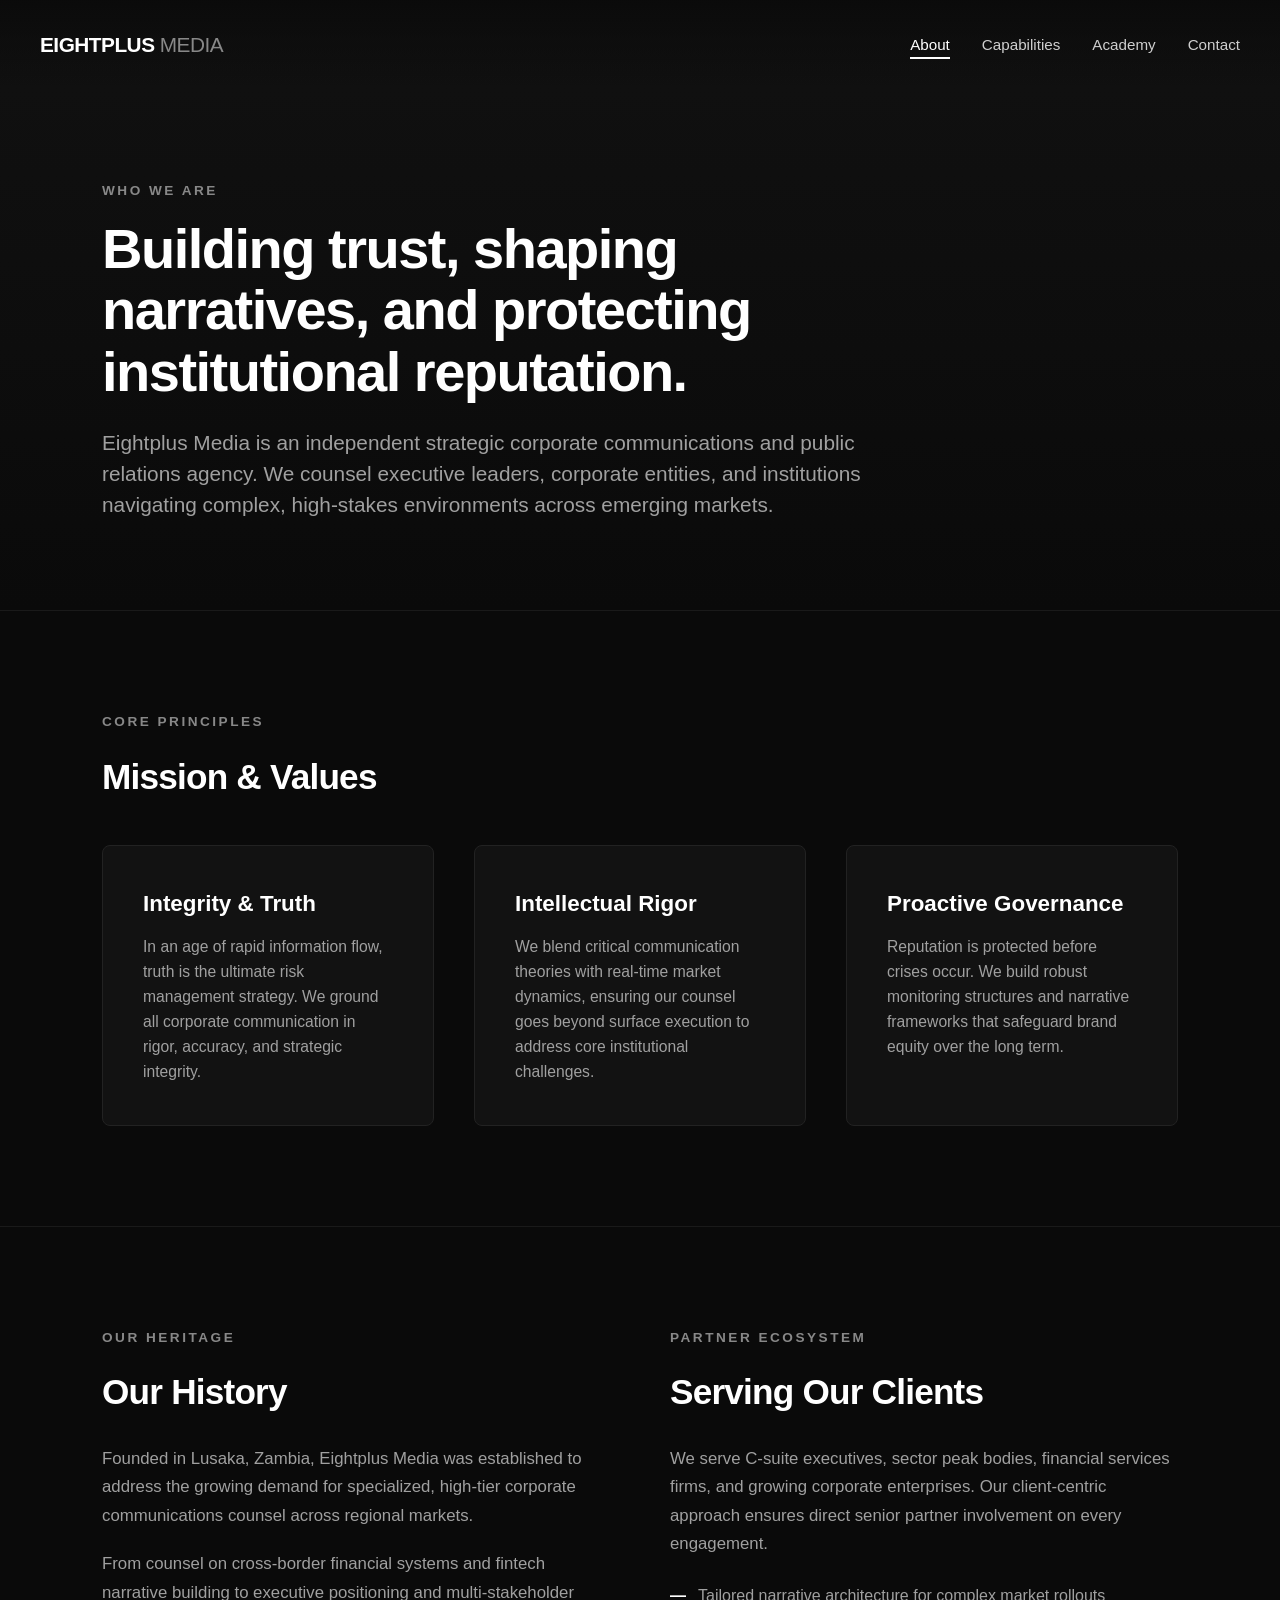
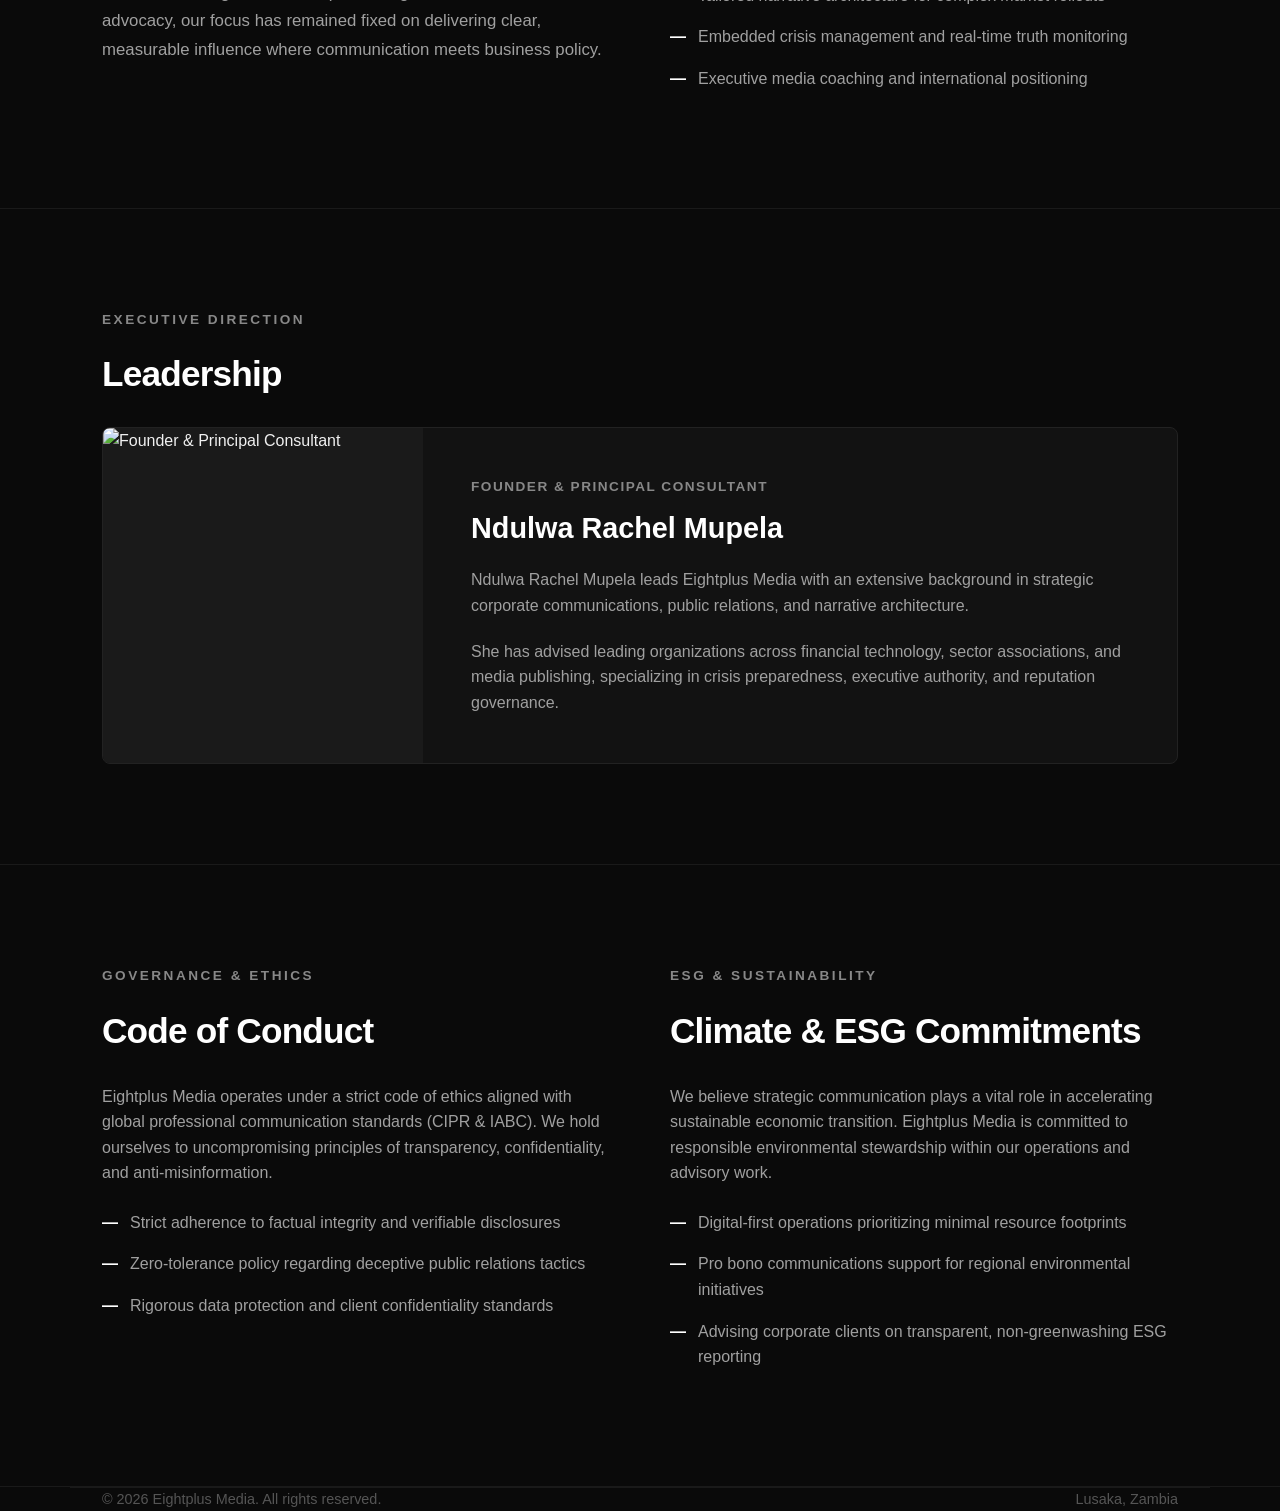
==== about.html @ cedf7b70 "Create about.html" ====
<!DOCTYPE html>
<html lang="en">
<head>
    <meta charset="UTF-8">
    <meta name="viewport" content="width=device-width, initial-scale=1.0">
    <title>About Us | Eightplus Media</title>
    <style>
        /* 1. RESET & BASE DARK STYLES */
        * {
            margin: 0;
            padding: 0;
            box-sizing: border-box;
        }
        body {
            font-family: -apple-system, BlinkMacSystemFont, "Segoe UI", Roboto, sans-serif;
            color: #f0f0f0;
            background-color: #0a0a0a;
            line-height: 1.6;
        }
        .container {
            max-width: 1140px;
            margin: 0 auto;
            padding: 0 32px;
        }

        /* 2. NAVIGATION BAR */
        .navbar {
            position: absolute;
            top: 0;
            left: 0;
            width: 100%;
            display: flex;
            justify-content: space-between;
            align-items: center;
            padding: 28px 40px;
            z-index: 100;
            background: linear-gradient(to bottom, rgba(10,10,10,0.9), transparent);
        }
        .logo {
            font-size: 1.3rem;
            font-weight: 800;
            letter-spacing: -0.5px;
            color: #ffffff;
            text-decoration: none;
            text-transform: uppercase;
        }
        .logo span {
            color: #888888;
            font-weight: 400;
        }
        .nav-links {
            display: flex;
            gap: 32px;
            list-style: none;
        }
        .nav-links a {
            color: #ffffff;
            text-decoration: none;
            font-size: 0.95rem;
            font-weight: 500;
            opacity: 0.8;
            transition: opacity 0.2s ease;
        }
        .nav-links a:hover, .nav-links a.active {
            opacity: 1;
            border-bottom: 2px solid #ffffff;
            padding-bottom: 4px;
        }

        /* 3. PAGE HEADER */
        .page-header {
            padding: 180px 0 90px 0;
            border-bottom: 1px solid #1a1a1a;
            background: linear-gradient(180deg, #111111 0%, #0a0a0a 100%);
        }
        .kicker {
            text-transform: uppercase;
            font-size: 0.85rem;
            letter-spacing: 2.5px;
            font-weight: 700;
            color: #888888;
            margin-bottom: 16px;
        }
        .page-title {
            font-size: 3.5rem;
            font-weight: 700;
            letter-spacing: -1.5px;
            color: #ffffff;
            margin-bottom: 24px;
            max-width: 850px;
            line-height: 1.1;
        }
        .page-intro {
            font-size: 1.3rem;
            color: #a0a0a0;
            max-width: 760px;
            font-weight: 400;
            line-height: 1.5;
        }

        /* SECTION STYLES */
        .section-padding {
            padding: 100px 0;
            border-bottom: 1px solid #1a1a1a;
        }
        .section-title {
            font-size: 2.2rem;
            letter-spacing: -0.8px;
            margin-bottom: 24px;
            color: #ffffff;
        }

        /* GRID LAYOUTS */
        .grid-2 {
            display: grid;
            grid-template-columns: 1fr 1fr;
            gap: 60px;
            align-items: start;
        }
        .grid-3 {
            display: grid;
            grid-template-columns: repeat(auto-fit, minmax(300px, 1fr));
            gap: 40px;
            margin-top: 40px;
        }

        /* CARDS & CONTENT BLOCKS */
        .card {
            background-color: #121212;
            border: 1px solid #222222;
            border-radius: 8px;
            padding: 40px;
        }
        .card h3 {
            font-size: 1.4rem;
            color: #ffffff;
            margin-bottom: 12px;
        }
        .card p {
            color: #a0a0a0;
            font-size: 0.98rem;
            line-height: 1.6;
        }

        /* LEADERSHIP SECTION */
        .leadership-card {
            background-color: #121212;
            border: 1px solid #222222;
            border-radius: 8px;
            overflow: hidden;
            display: grid;
            grid-template-columns: 320px 1fr;
        }
        .leadership-img {
            width: 100%;
            height: 100%;
            object-fit: cover;
            min-height: 320px;
            background-color: #1a1a1a;
        }
        .leadership-info {
            padding: 48px;
        }
        .leadership-role {
            color: #888888;
            text-transform: uppercase;
            font-size: 0.85rem;
            letter-spacing: 1.5px;
            font-weight: 700;
            margin-bottom: 8px;
        }

        /* CODE OF CONDUCT / COMMITMENTS */
        .policy-list {
            list-style: none;
            margin-top: 24px;
        }
        .policy-list li {
            position: relative;
            padding-left: 28px;
            margin-bottom: 16px;
            color: #a0a0a0;
            font-size: 1rem;
        }
        .policy-list li::before {
            content: "—";
            position: absolute;
            left: 0;
            color: #ffffff;
            font-weight: bold;
        }

        footer {
            padding: 40px 0;
            border-top: 1px solid #1a1a1a;
            color: #555555;
            font-size: 0.9rem;
            display: flex;
            justify-content: space-between;
            align-items: center;
        }

        @media (max-width: 850px) {
            .grid-2, .leadership-card {
                grid-template-columns: 1fr;
            }
            .page-title {
                font-size: 2.5rem;
            }
        }
    </style>
</head>
<body>

    <!-- Navigation Header -->
    <nav class="navbar">
        <a href="index.html" class="logo">Eightplus <span>Media</span></a>
        <ul class="nav-links">
            <li><a href="about.html" class="active">About</a></li>
            <li><a href="capabilities.html">Capabilities</a></li>
            <li><a href="academy.html">Academy</a></li>
            <li><a href="index.html#contact">Contact</a></li>
        </ul>
    </nav>

    <!-- Page Header -->
    <header class="page-header">
        <div class="container">
            <div class="kicker">Who We Are</div>
            <h1 class="page-title">Building trust, shaping narratives, and protecting institutional reputation.</h1>
            <p class="page-intro">Eightplus Media is an independent strategic corporate communications and public relations agency. We counsel executive leaders, corporate entities, and institutions navigating complex, high-stakes environments across emerging markets.</p>
        </div>
    </header>

    <!-- Mission & Values -->
    <section class="section-padding">
        <div class="container">
            <div class="kicker">Core Principles</div>
            <h2 class="section-title">Mission & Values</h2>
            <div class="grid-3">
                <div class="card">
                    <h3>Integrity & Truth</h3>
                    <p>In an age of rapid information flow, truth is the ultimate risk management strategy. We ground all corporate communication in rigor, accuracy, and strategic integrity.</p>
                </div>
                <div class="card">
                    <h3>Intellectual Rigor</h3>
                    <p>We blend critical communication theories with real-time market dynamics, ensuring our counsel goes beyond surface execution to address core institutional challenges.</p>
                </div>
                <div class="card">
                    <h3>Proactive Governance</h3>
                    <p>Reputation is protected before crises occur. We build robust monitoring structures and narrative frameworks that safeguard brand equity over the long term.</p>
                </div>
            </div>
        </div>
    </section>

    <!-- History & Serving Our Clients -->
    <section class="section-padding">
        <div class="container">
            <div class="grid-2">
                <div>
                    <div class="kicker">Our Heritage</div>
                    <h2 class="section-title">Our History</h2>
                    <p style="color: #a0a0a0; font-size: 1.05rem; line-height: 1.7; margin-bottom: 20px;">
                        Founded in Lusaka, Zambia, Eightplus Media was established to address the growing demand for specialized, high-tier corporate communications counsel across regional markets.
                    </p>
                    <p style="color: #a0a0a0; font-size: 1.05rem; line-height: 1.7;">
                        From counsel on cross-border financial systems and fintech narrative building to executive positioning and multi-stakeholder advocacy, our focus has remained fixed on delivering clear, measurable influence where communication meets business policy.
                    </p>
                </div>
                <div>
                    <div class="kicker">Partner Ecosystem</div>
                    <h2 class="section-title">Serving Our Clients</h2>
                    <p style="color: #a0a0a0; font-size: 1.05rem; line-height: 1.7; margin-bottom: 20px;">
                        We serve C-suite executives, sector peak bodies, financial services firms, and growing corporate enterprises. Our client-centric approach ensures direct senior partner involvement on every engagement.
                    </p>
                    <ul class="policy-list">
                        <li>Tailored narrative architecture for complex market rollouts</li>
                        <li>Embedded crisis management and real-time truth monitoring</li>
                        <li>Executive media coaching and international positioning</li>
                    </ul>
                </div>
            </div>
        </div>
    </section>

    <!-- Leadership -->
    <section class="section-padding">
        <div class="container">
            <div class="kicker">Executive Direction</div>
            <h2 class="section-title">Leadership</h2>
            <div class="leadership-card">
                <img src="https://images.unsplash.com/photo-1573496359142-b8d87734a5a2?auto=format&fit=crop&w=800&q=80" alt="Founder & Principal Consultant" class="leadership-img">
                <div class="leadership-info">
                    <div class="leadership-role">Founder & Principal Consultant</div>
                    <h3 style="font-size: 1.8rem; color: #ffffff; margin-bottom: 16px;">Ndulwa Rachel Mupela</h3>
                    <p style="color: #a0a0a0; font-size: 1rem; line-height: 1.6; margin-bottom: 20px;">
                        Ndulwa Rachel Mupela leads Eightplus Media with an extensive background in strategic corporate communications, public relations, and narrative architecture.
                    </p>
                    <p style="color: #a0a0a0; font-size: 1rem; line-height: 1.6;">
                        She has advised leading organizations across financial technology, sector associations, and media publishing, specializing in crisis preparedness, executive authority, and reputation governance.
                    </p>
                </div>
            </div>
        </div>
    </section>

    <!-- Governance, Code of Conduct & Climate Commitments -->
    <section class="section-padding">
        <div class="container">
            <div class="grid-2">
                <div>
                    <div class="kicker">Governance & Ethics</div>
                    <h2 class="section-title">Code of Conduct</h2>
                    <p style="color: #a0a0a0; font-size: 1rem; line-height: 1.6;">
                        Eightplus Media operates under a strict code of ethics aligned with global professional communication standards (CIPR & IABC). We hold ourselves to uncompromising principles of transparency, confidentiality, and anti-misinformation.
                    </p>
                    <ul class="policy-list">
                        <li>Strict adherence to factual integrity and verifiable disclosures</li>
                        <li>Zero-tolerance policy regarding deceptive public relations tactics</li>
                        <li>Rigorous data protection and client confidentiality standards</li>
                    </ul>
                </div>
                <div>
                    <div class="kicker">ESG & Sustainability</div>
                    <h2 class="section-title">Climate & ESG Commitments</h2>
                    <p style="color: #a0a0a0; font-size: 1rem; line-height: 1.6;">
                        We believe strategic communication plays a vital role in accelerating sustainable economic transition. Eightplus Media is committed to responsible environmental stewardship within our operations and advisory work.
                    </p>
                    <ul class="policy-list">
                        <li>Digital-first operations prioritizing minimal resource footprints</li>
                        <li>Pro bono communications support for regional environmental initiatives</li>
                        <li>Advising corporate clients on transparent, non-greenwashing ESG reporting</li>
                    </ul>
                </div>
            </div>
        </div>
    </section>

    <!-- Footer -->
    <footer class="container">
        <div>&copy; 2026 Eightplus Media. All rights reserved.</div>
        <div>Lusaka, Zambia</div>
    </footer>

</body>
</html>
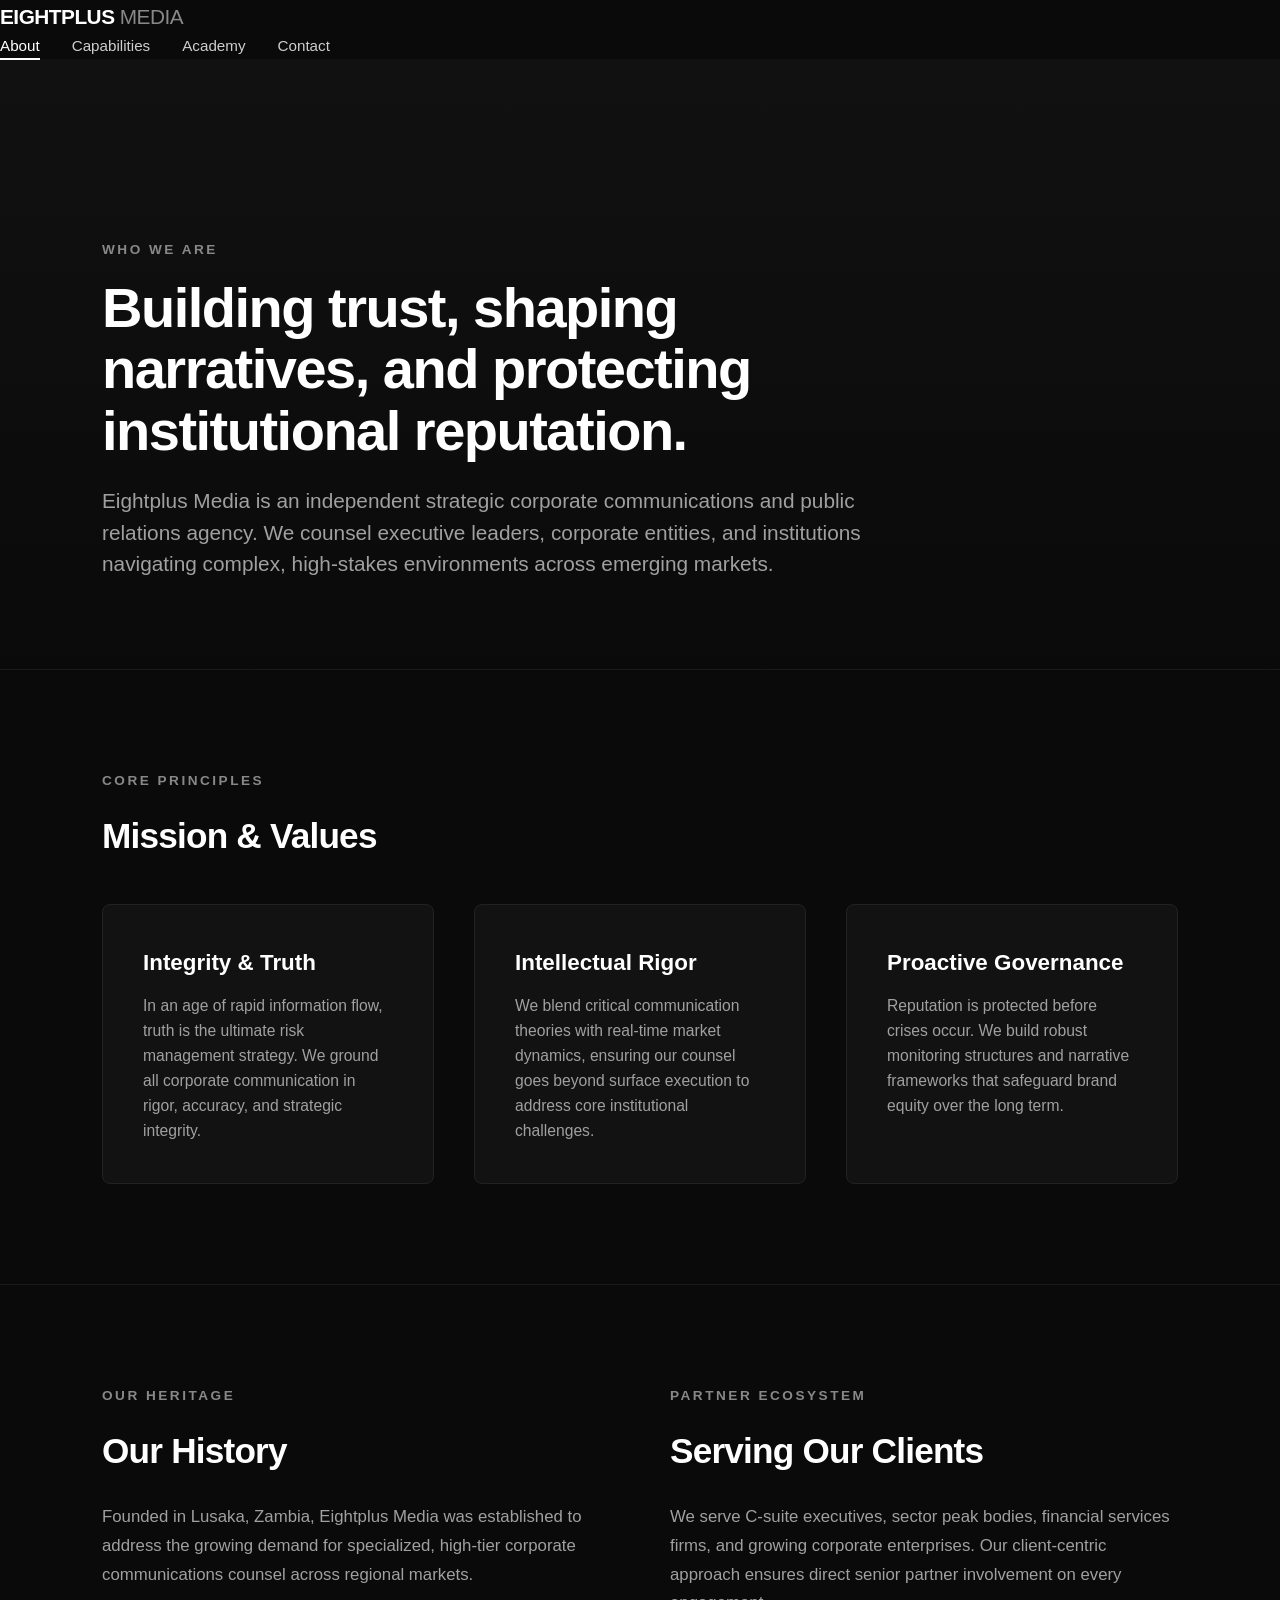
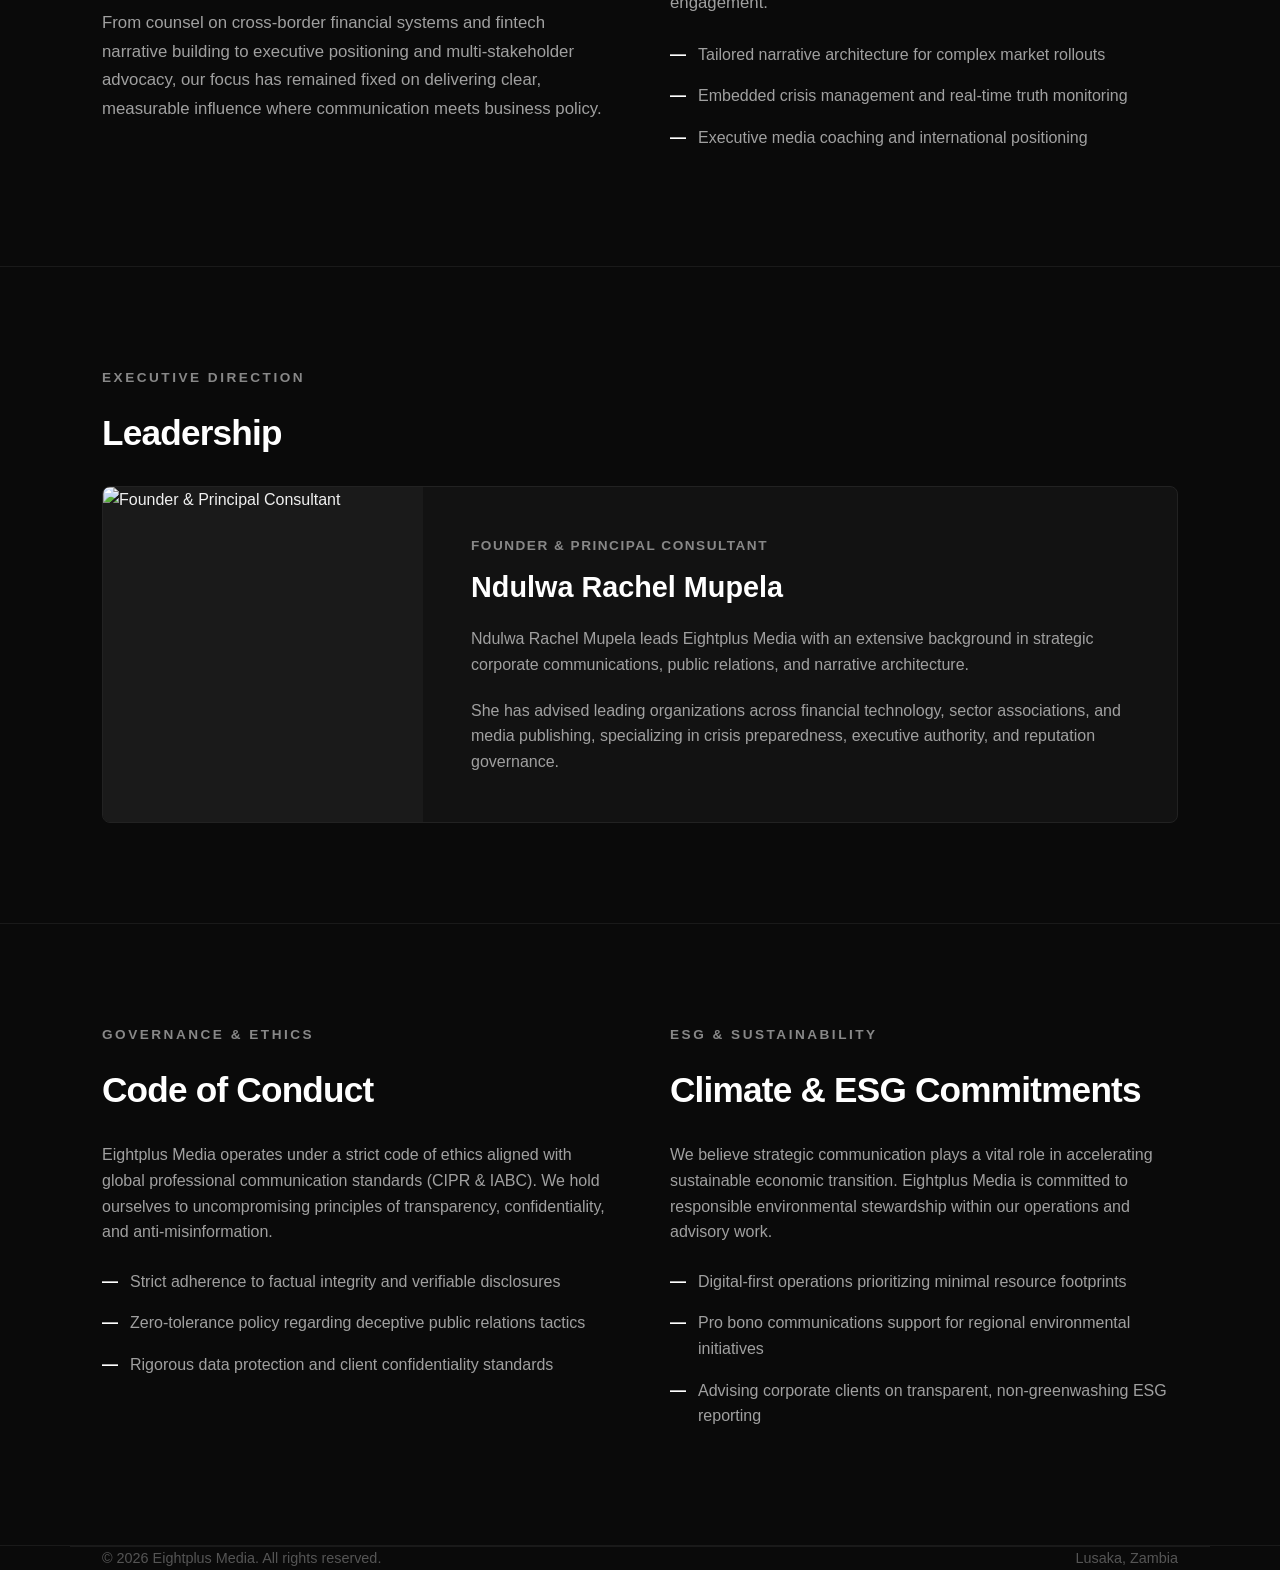
==== commit 55288eb2: "Update about.html" ====
--- a/about.html
+++ b/about.html
@@ -213,7 +213,7 @@
 <body>
 
     <!-- Navigation Header -->
-    <nav class="navbar">
+<div id="navbar-container"></div>
         <a href="index.html" class="logo">Eightplus <span>Media</span></a>
         <ul class="nav-links">
             <li><a href="about.html" class="active">About</a></li>
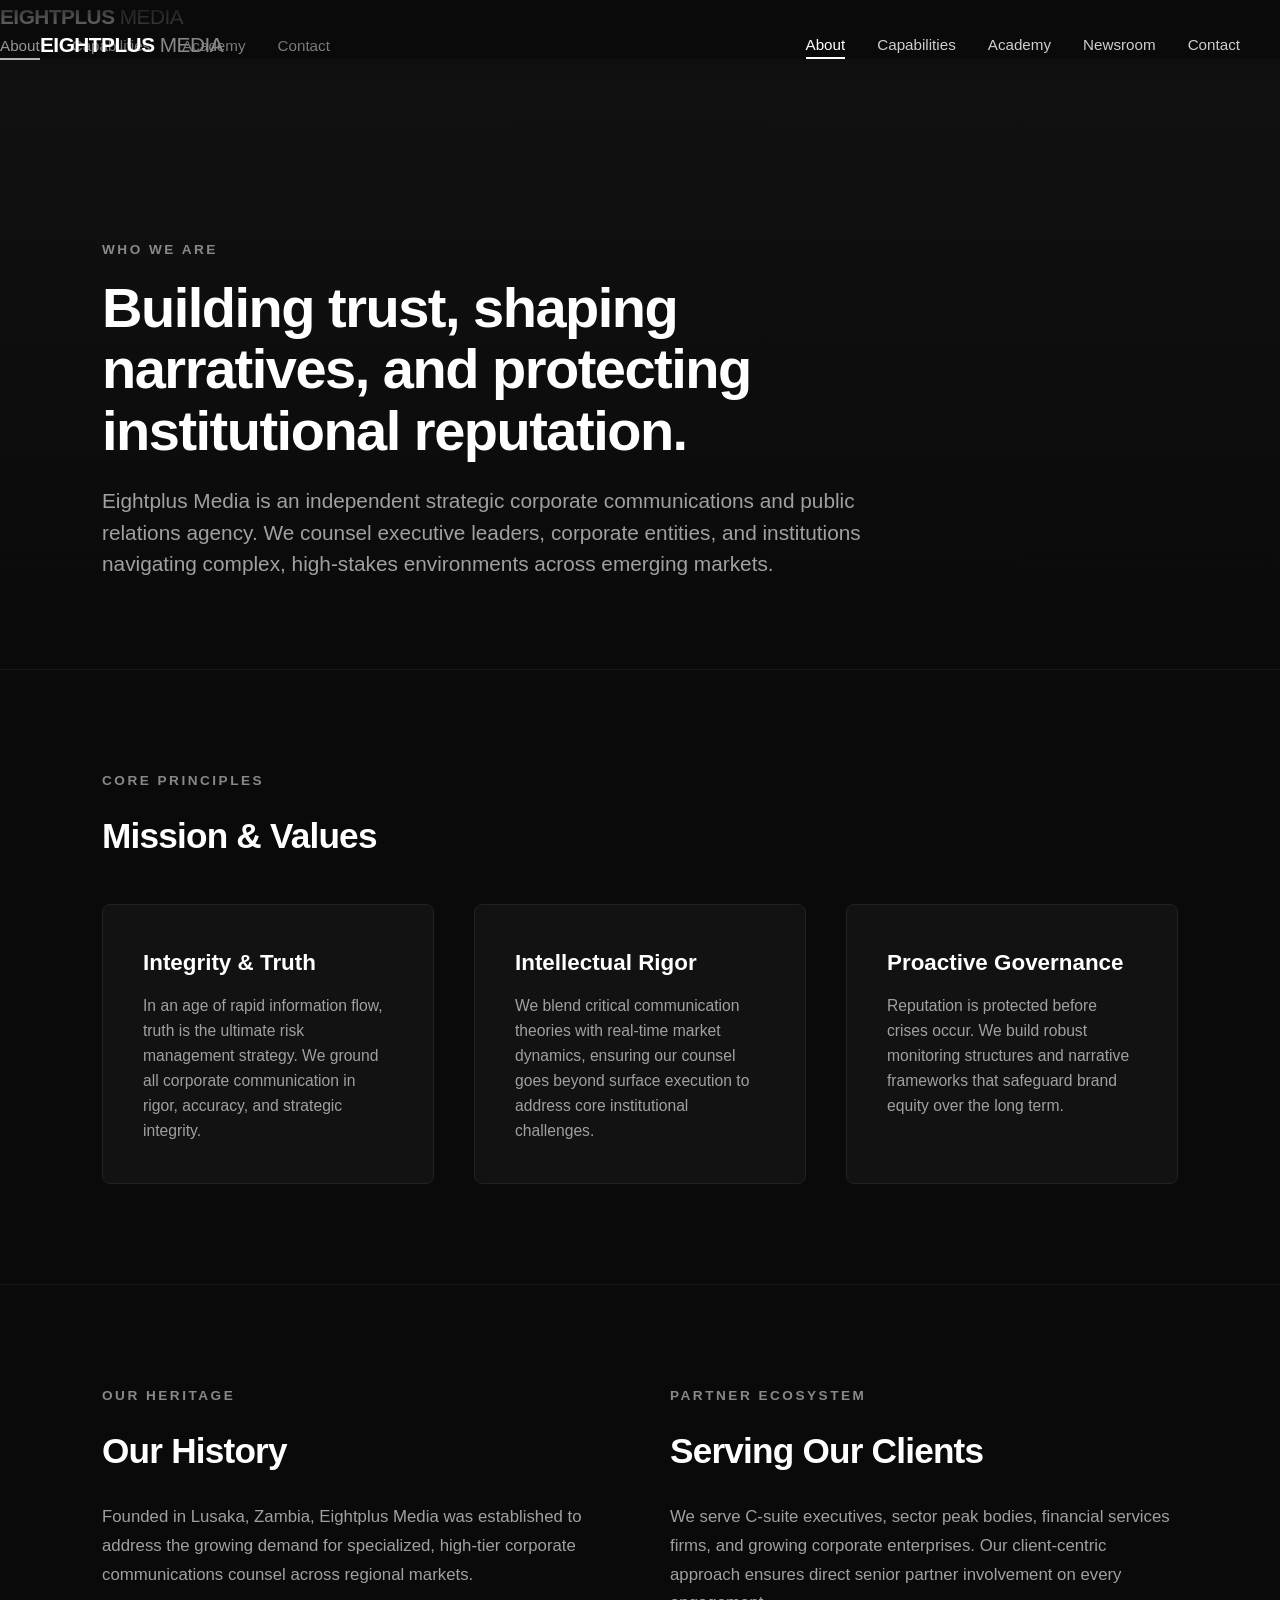
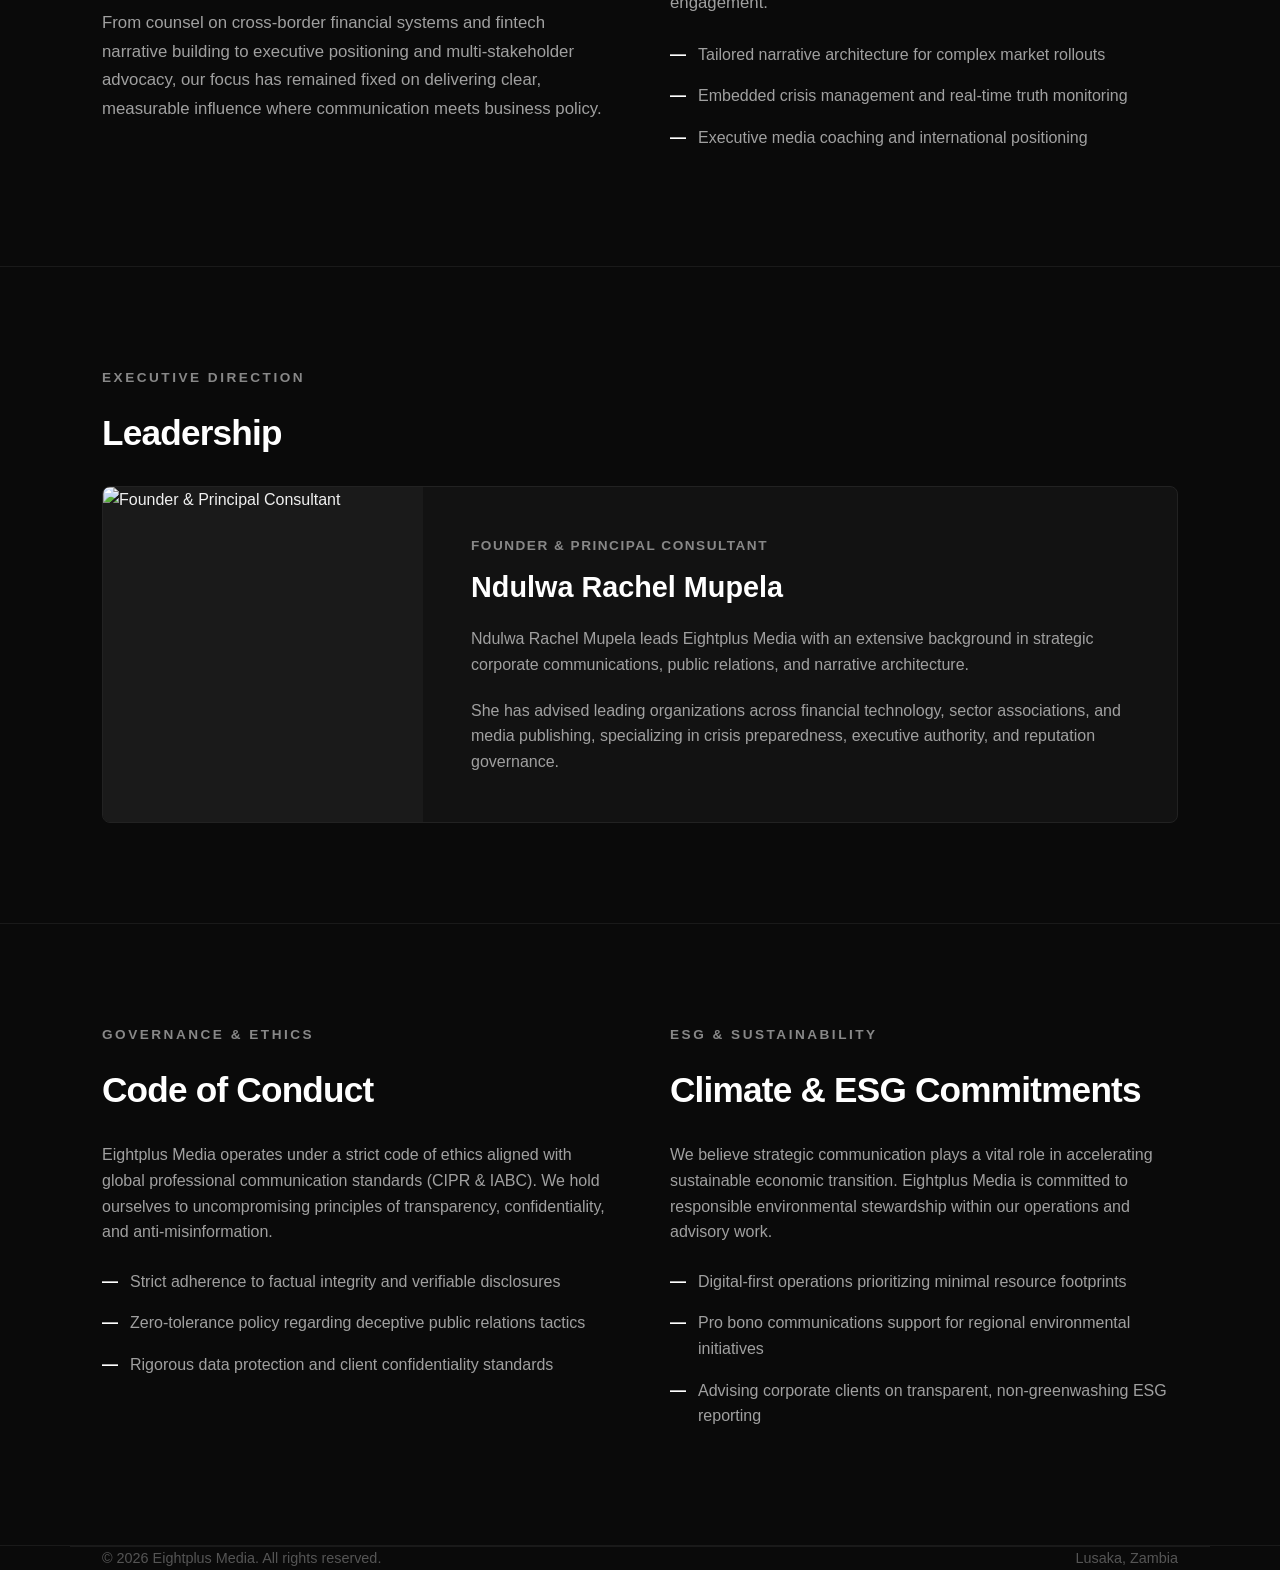
==== commit bd304468: "Update about.html" ====
--- a/about.html
+++ b/about.html
@@ -343,5 +343,28 @@
         <div>Lusaka, Zambia</div>
     </footer>
 
+    <!-- Dynamic Navbar Loader -->
+    <script>
+        fetch('navbar.html')
+            .then(response => {
+                if (!response.ok) throw new Error('Navbar failed to load');
+                return response.text();
+            })
+            .then(data => {
+                document.getElementById('navbar-container').innerHTML = data;
+                
+                // Smart Auto-Highlighting for Active Page
+                const currentPath = window.location.pathname.split('/').pop() || 'index.html';
+                const links = document.querySelectorAll('.nav-links a');
+                
+                links.forEach(link => {
+                    const href = link.getAttribute('href');
+                    if (href === currentPath || (currentPath === '' && href === 'index.html')) {
+                        link.classList.add('active');
+                    }
+                });
+            })
+            .catch(error => console.error('Error fetching navbar:', error));
+    </script>
 </body>
 </html>
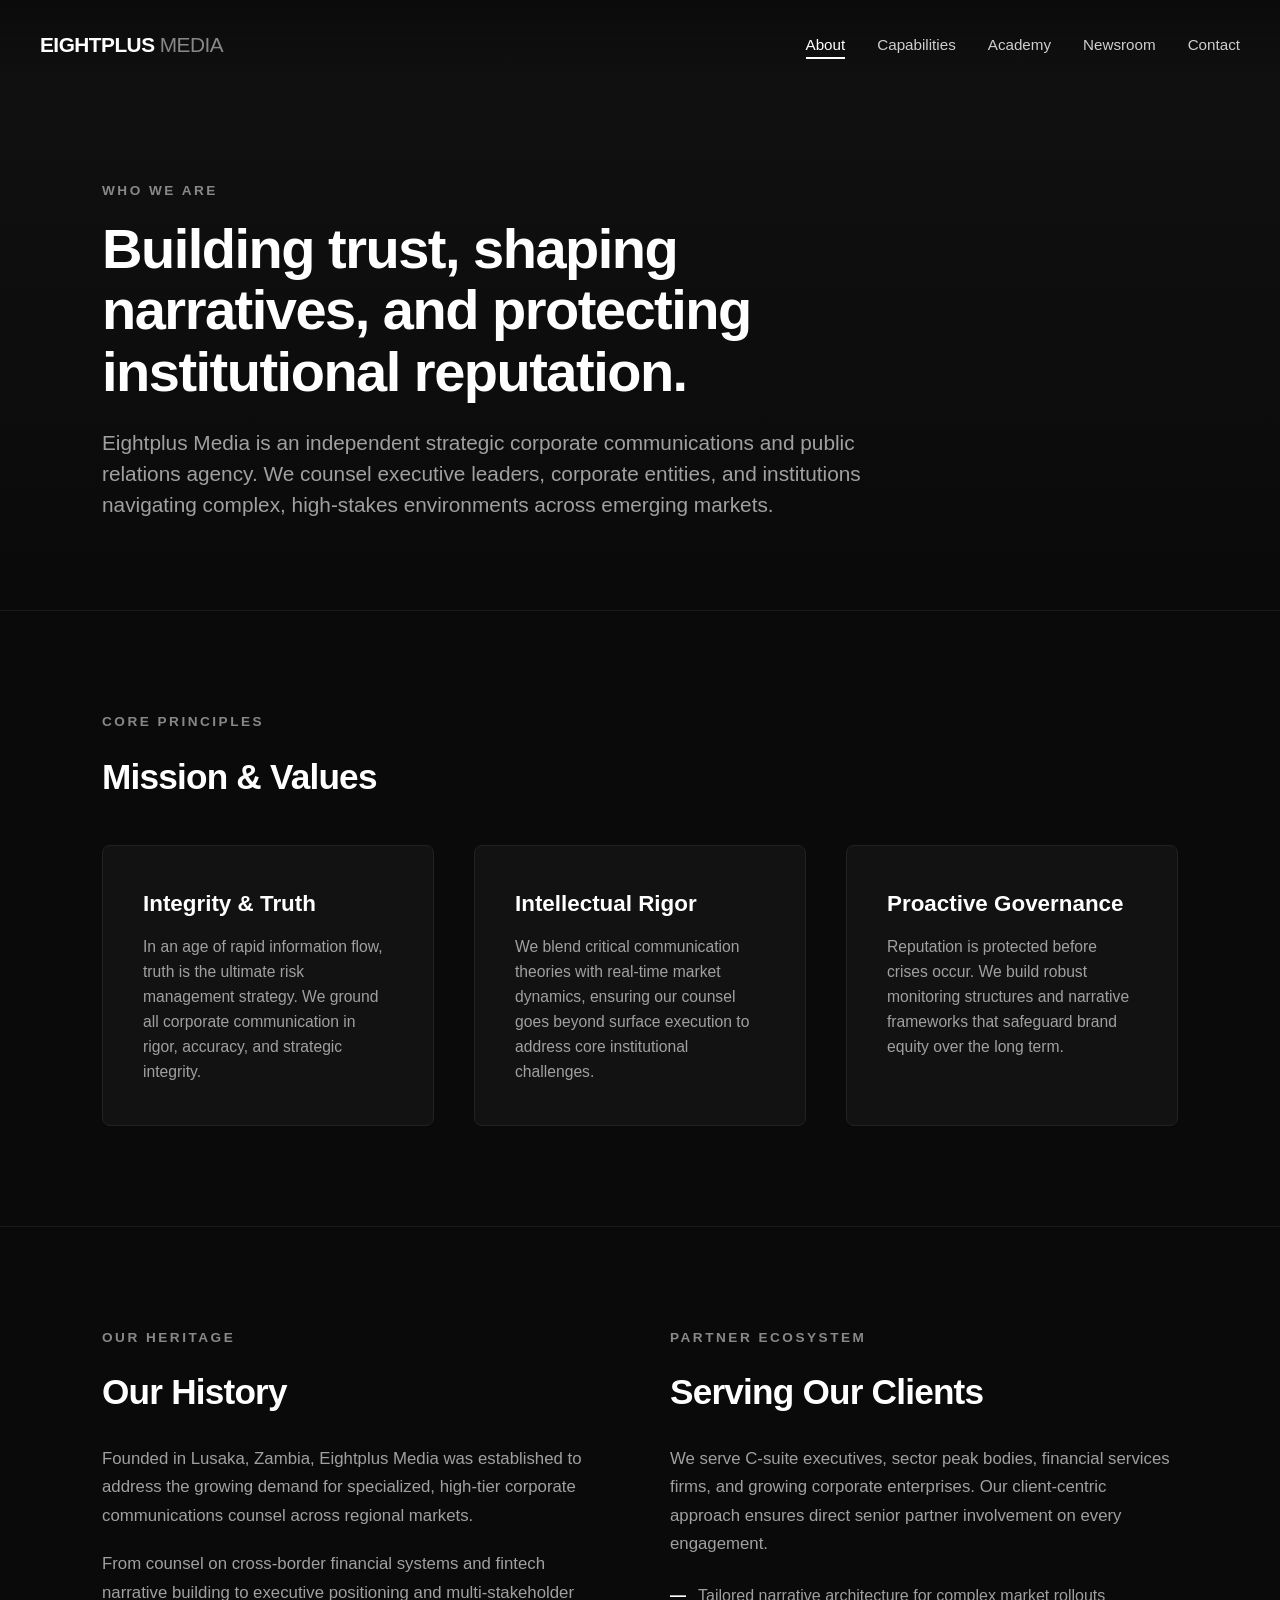
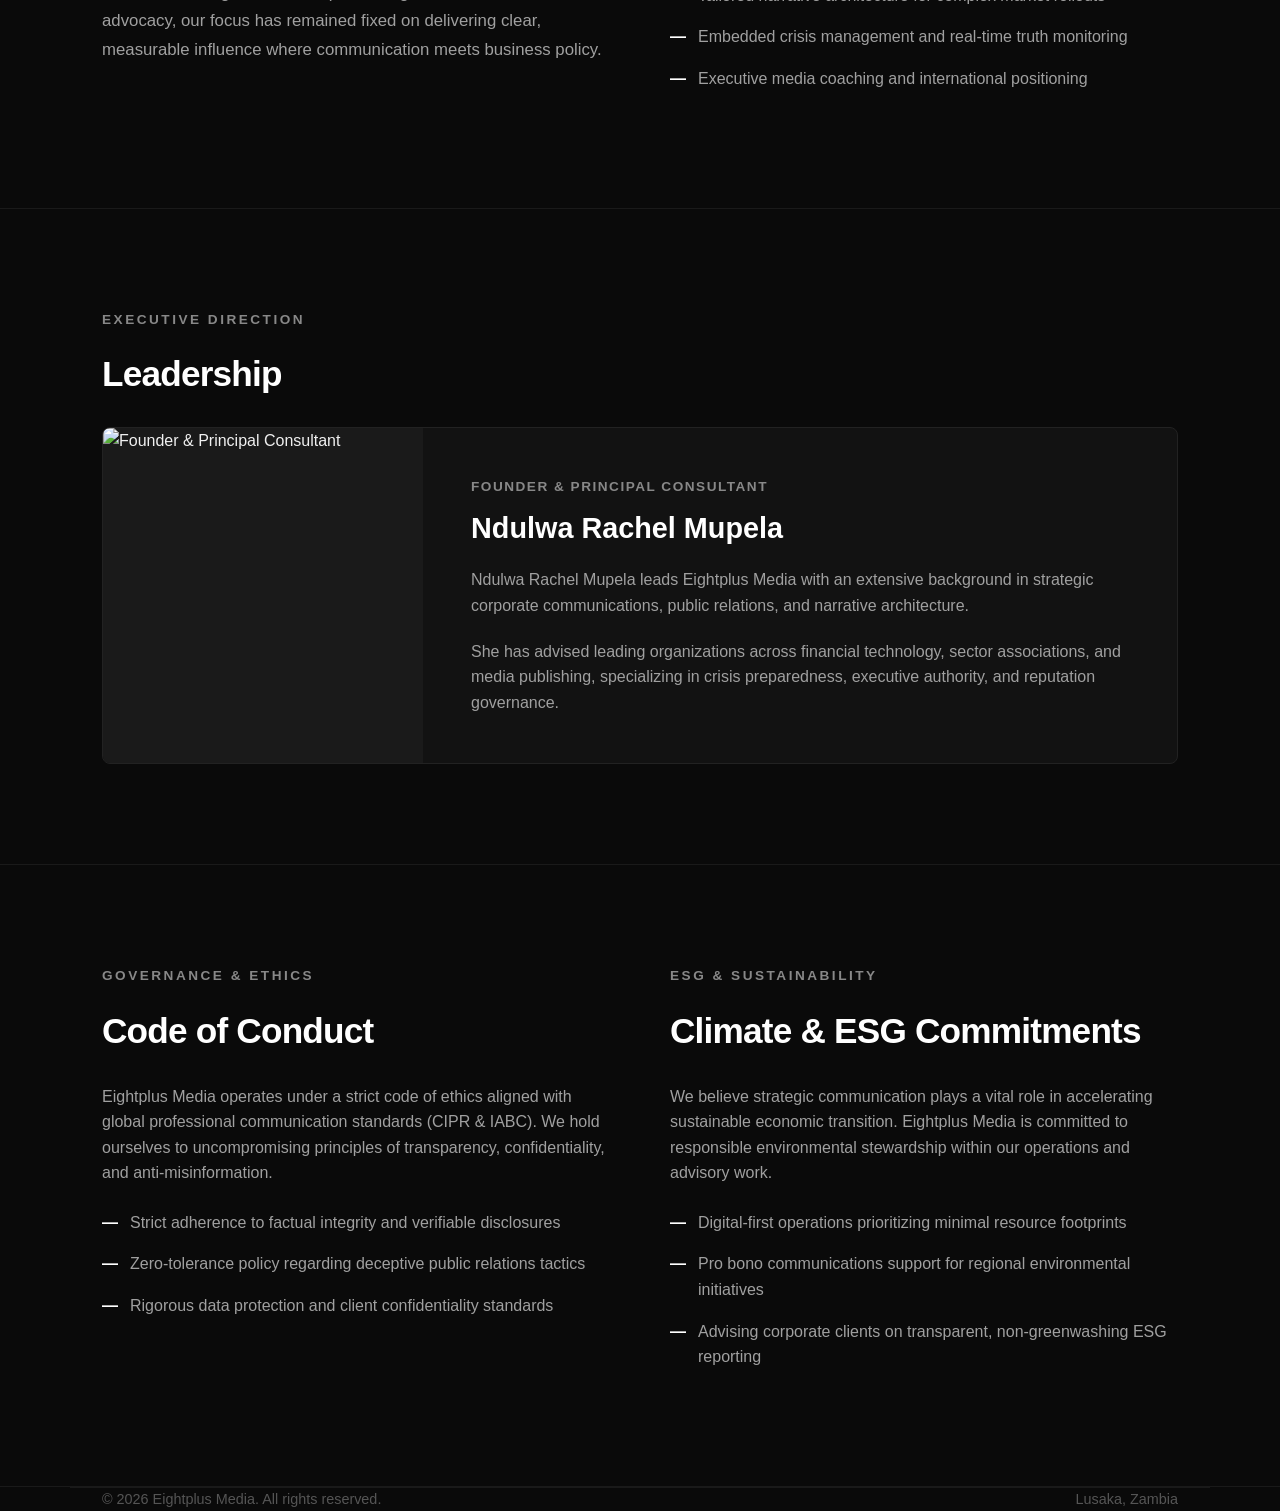
==== commit 006b68f6: "Update about.html" ====
--- a/about.html
+++ b/about.html
@@ -214,14 +214,6 @@
 
     <!-- Navigation Header -->
 <div id="navbar-container"></div>
-        <a href="index.html" class="logo">Eightplus <span>Media</span></a>
-        <ul class="nav-links">
-            <li><a href="about.html" class="active">About</a></li>
-            <li><a href="capabilities.html">Capabilities</a></li>
-            <li><a href="academy.html">Academy</a></li>
-            <li><a href="index.html#contact">Contact</a></li>
-        </ul>
-    </nav>
 
     <!-- Page Header -->
     <header class="page-header">
@@ -366,5 +358,6 @@
             })
             .catch(error => console.error('Error fetching navbar:', error));
     </script>
+    
 </body>
 </html>
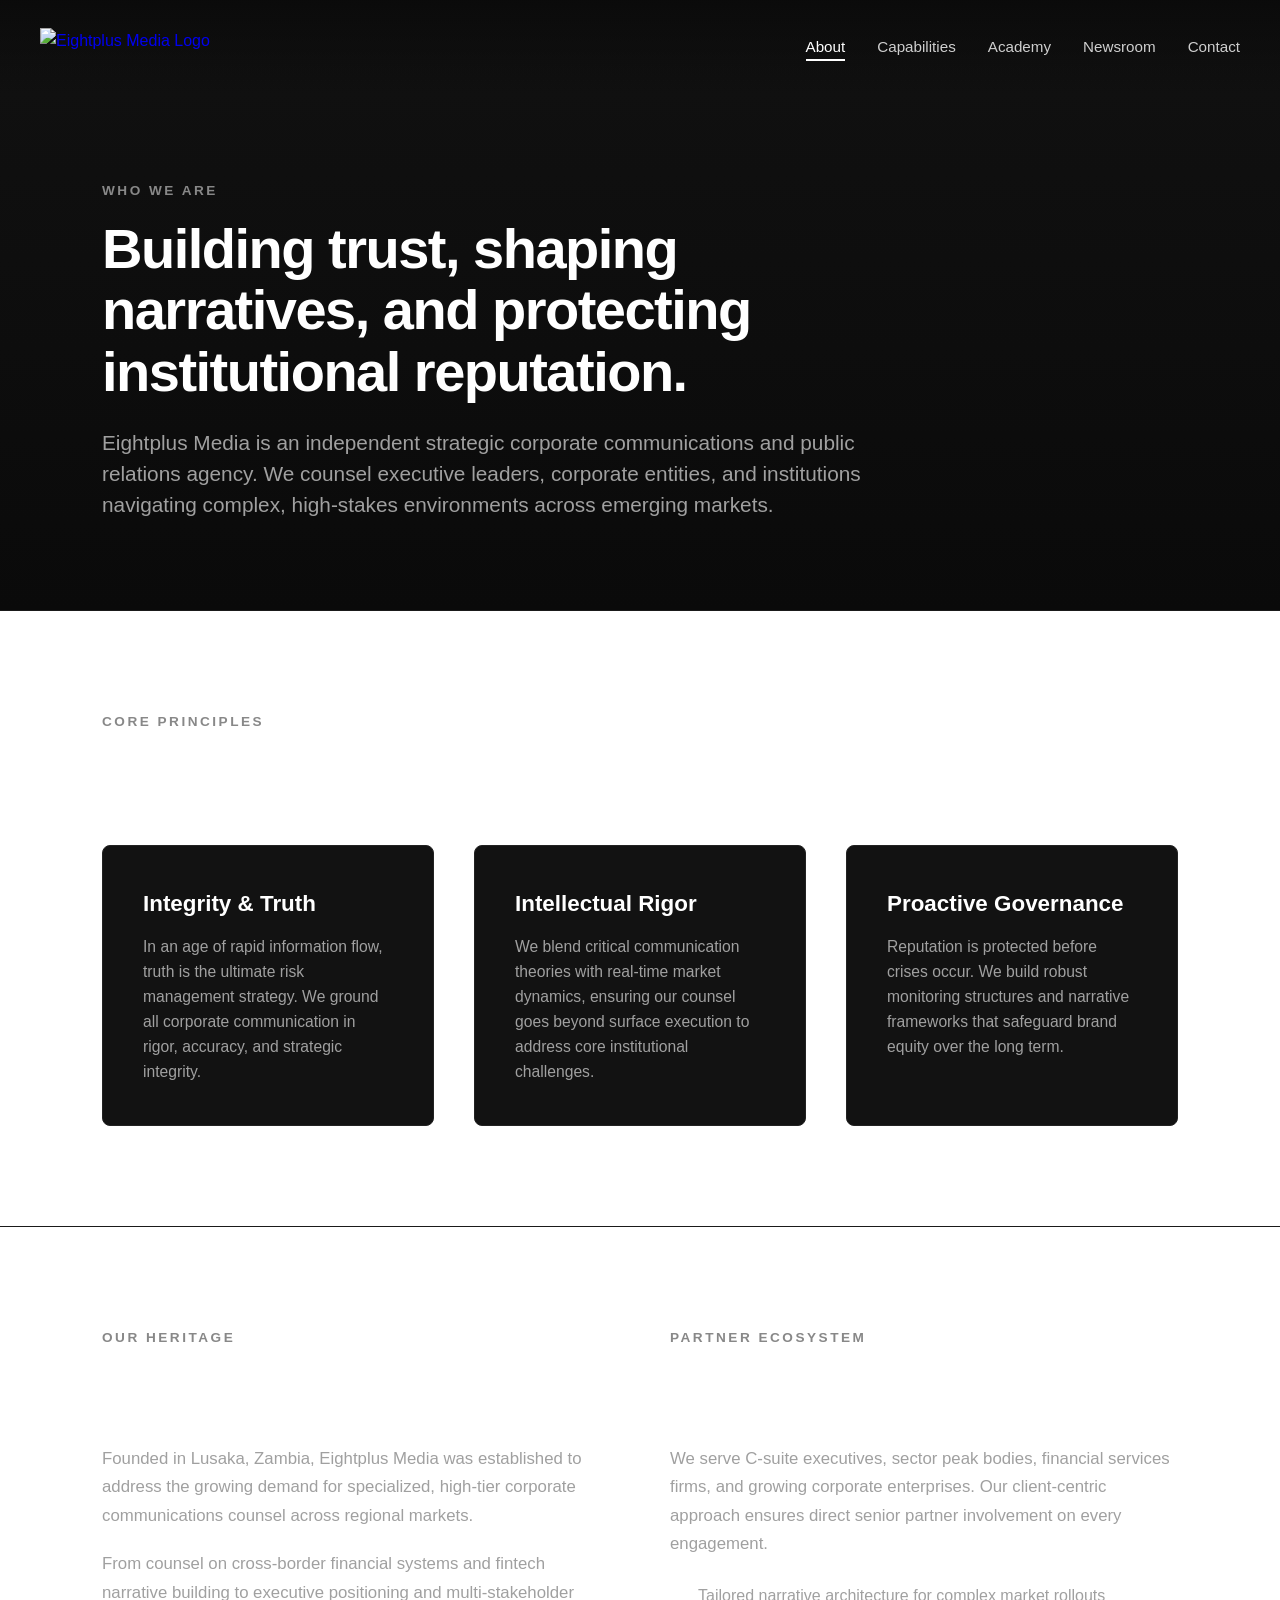
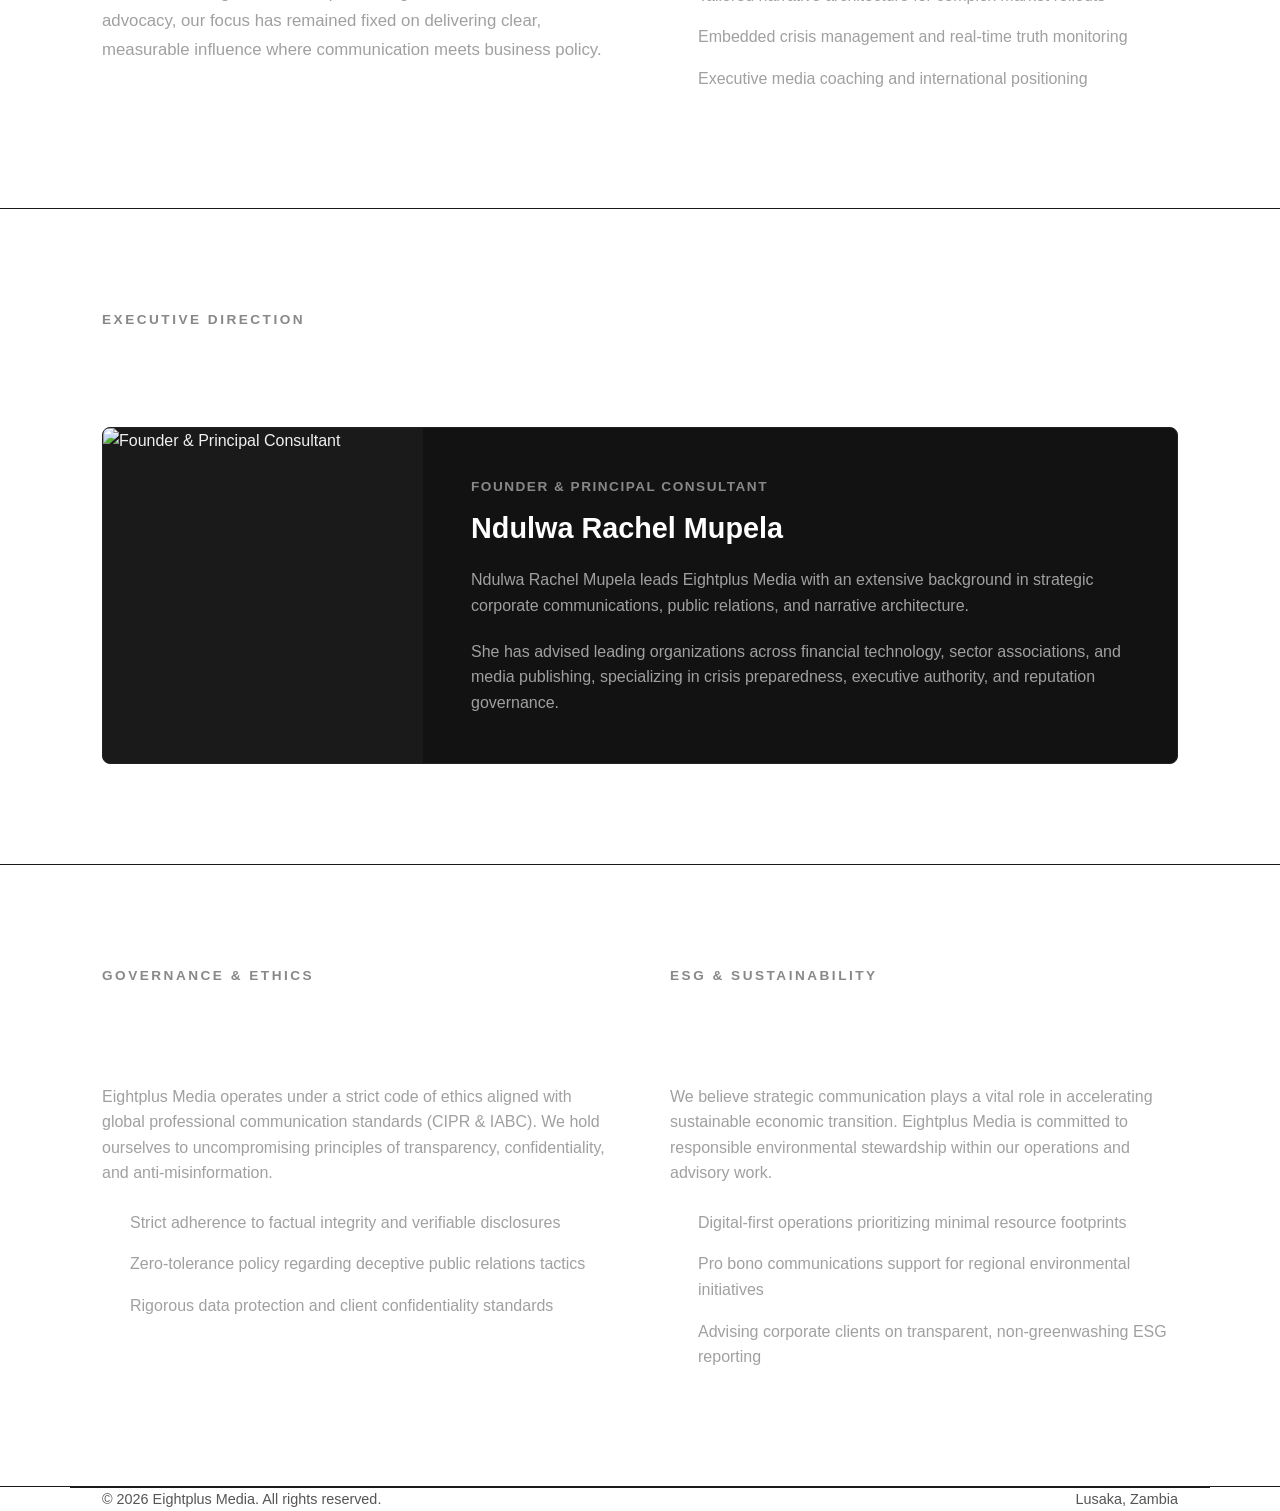
==== commit 281349e0: "Update about.html" ====
--- a/about.html
+++ b/about.html
@@ -14,7 +14,8 @@
         body {
             font-family: -apple-system, BlinkMacSystemFont, "Segoe UI", Roboto, sans-serif;
             color: #f0f0f0;
-            background-color: #0a0a0a;
+            background-color: linear-gradient(180deg, #05080D 0%, #09131F 60%, #102033 100%);
+            background-attachment: fixed;
             line-height: 1.6;
         }
         .container {
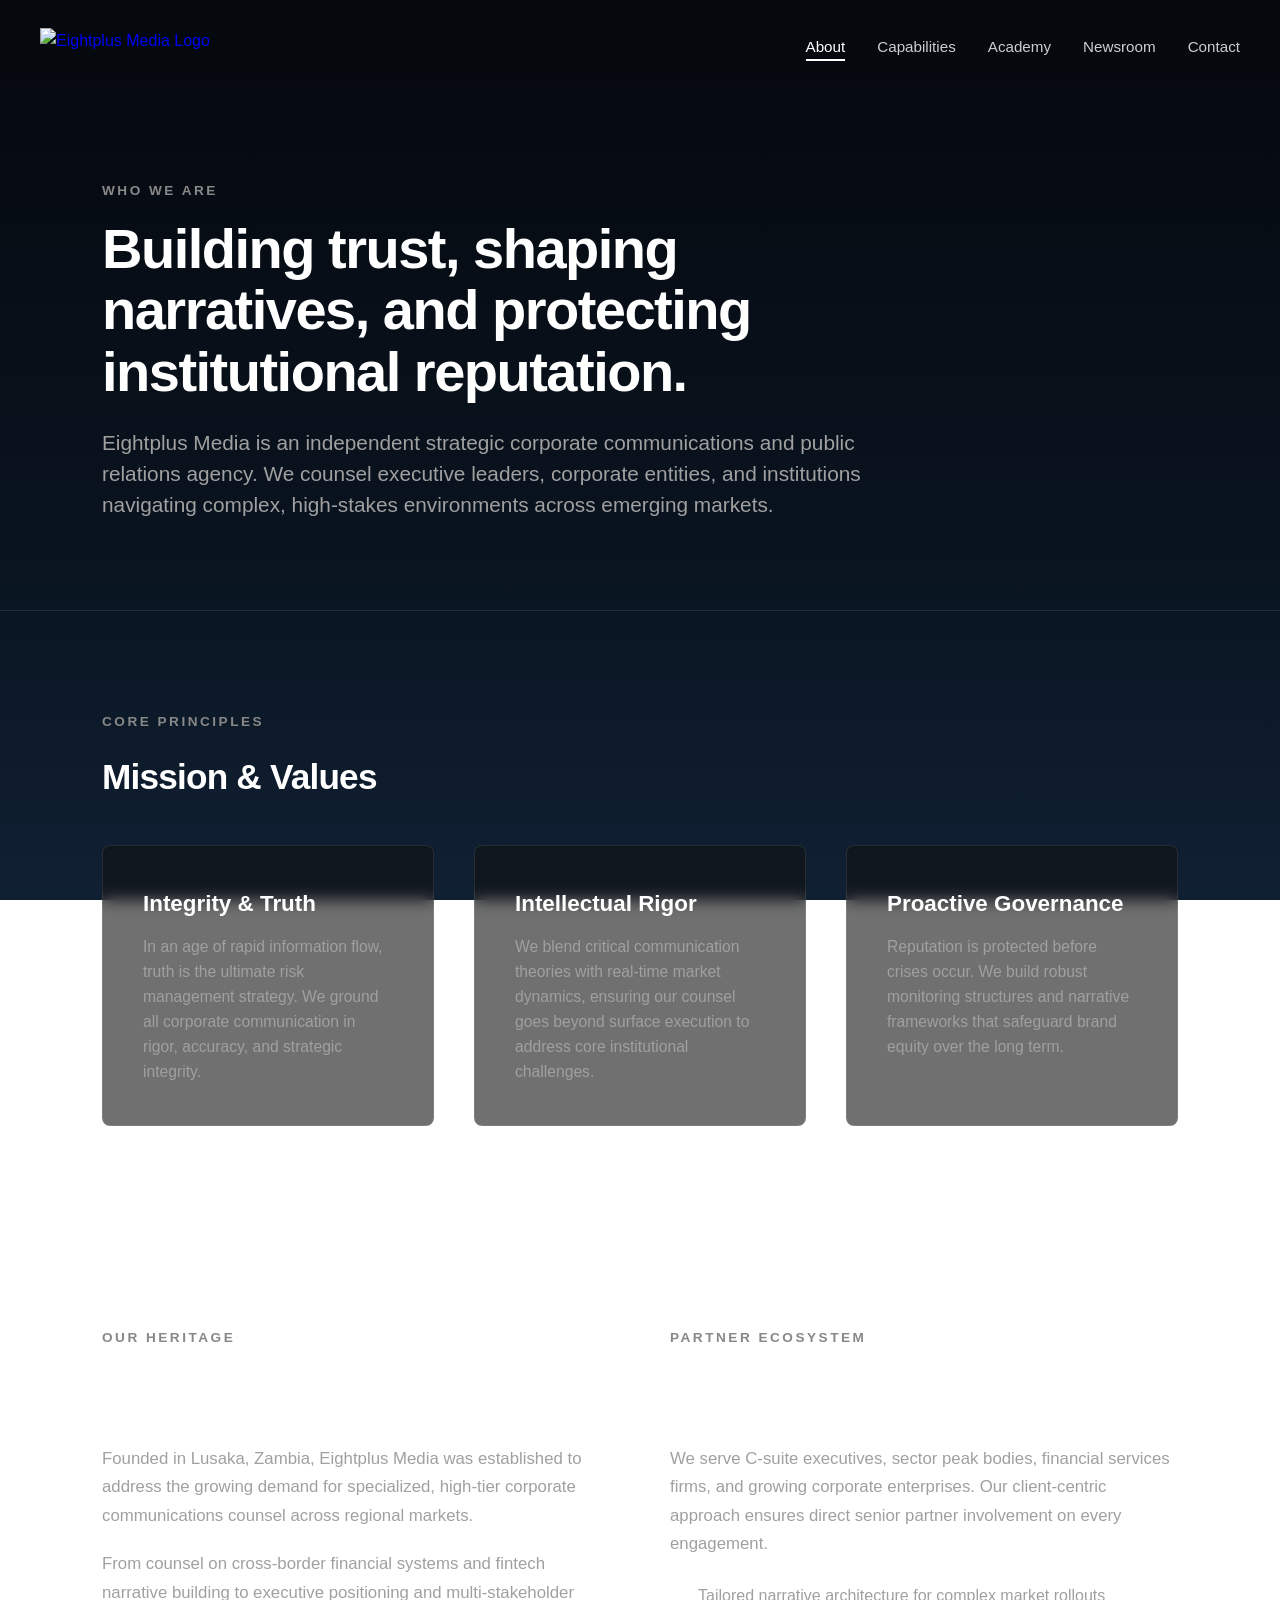
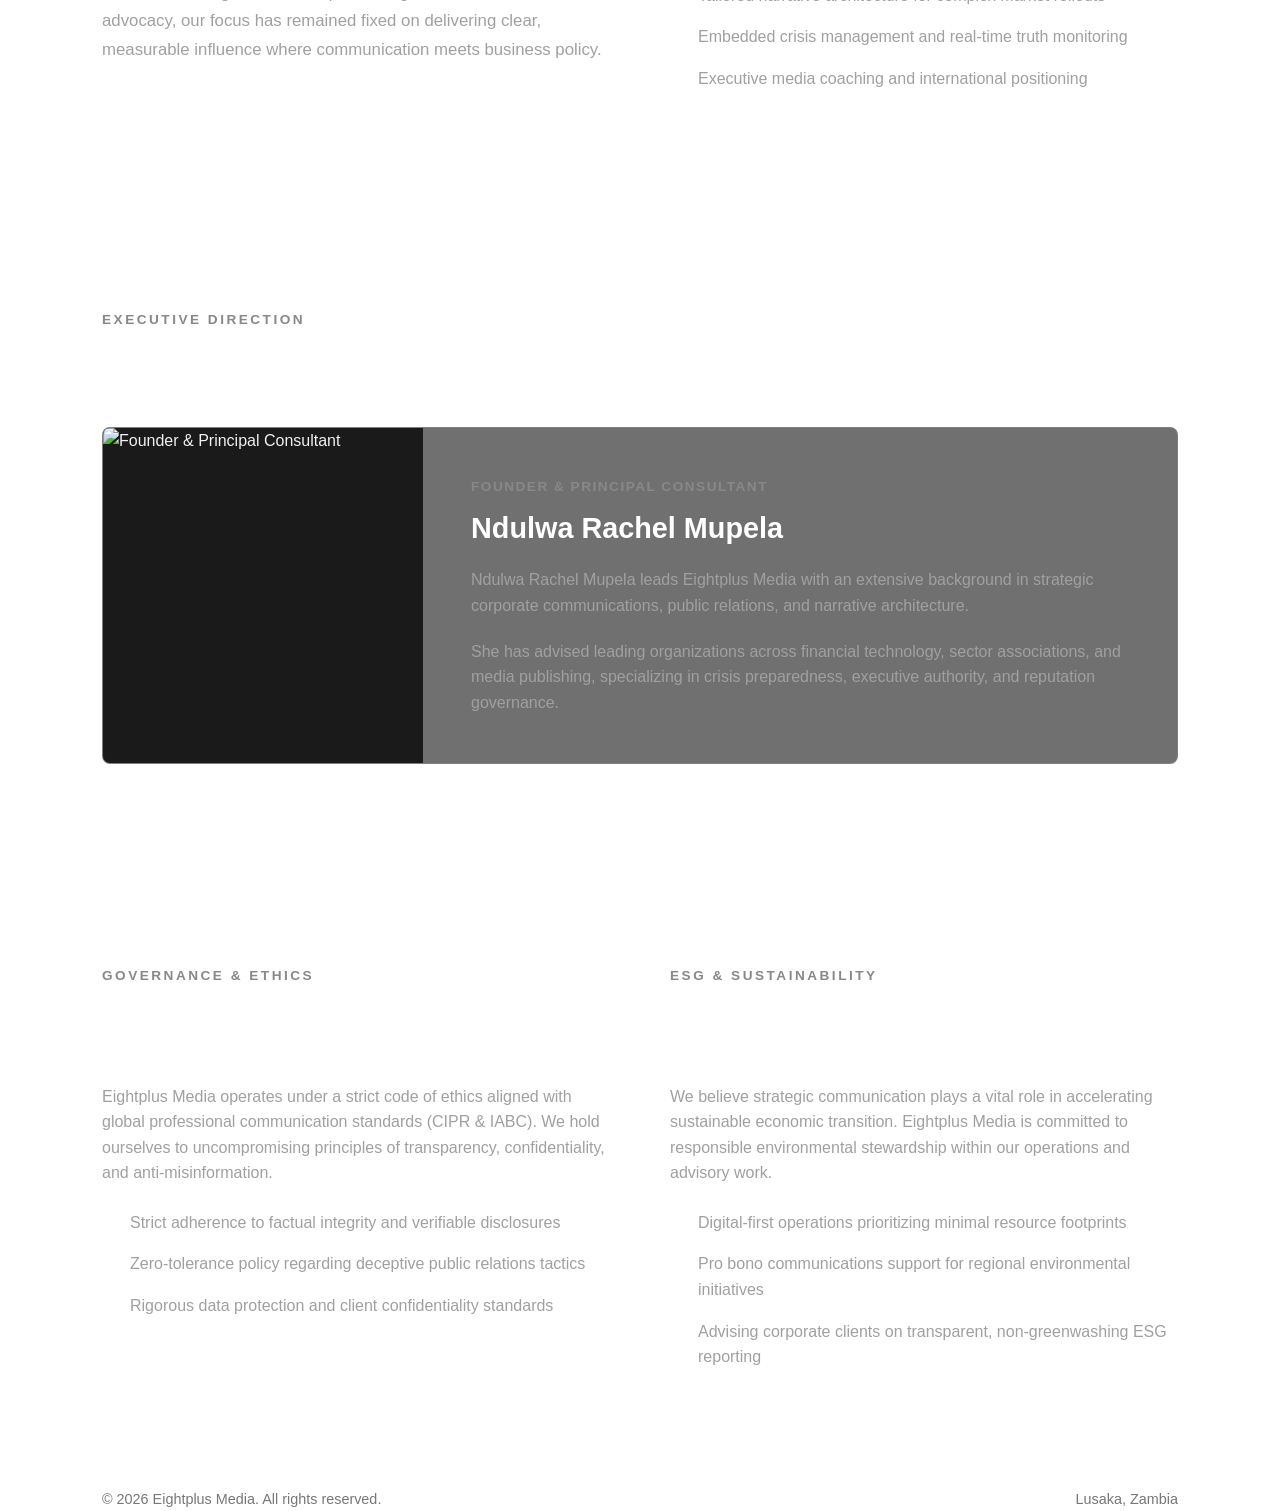
==== commit 7b8b967d: "Update about.html" ====
--- a/about.html
+++ b/about.html
@@ -14,7 +14,8 @@
         body {
             font-family: -apple-system, BlinkMacSystemFont, "Segoe UI", Roboto, sans-serif;
             color: #f0f0f0;
-            background-color: linear-gradient(180deg, #05080D 0%, #09131F 60%, #102033 100%);
+            /* FIX 1: Changed background-color to background */
+            background: linear-gradient(180deg, #05080D 0%, #09131F 60%, #102033 100%);
             background-attachment: fixed;
             line-height: 1.6;
         }
@@ -24,7 +25,7 @@
             padding: 0 32px;
         }
 
-        /* 2. NAVIGATION BAR */
+        /* 2. NAVIGATION BAR STYLES */
         .navbar {
             position: absolute;
             top: 0;
@@ -35,7 +36,7 @@
             align-items: center;
             padding: 28px 40px;
             z-index: 100;
-            background: linear-gradient(to bottom, rgba(10,10,10,0.9), transparent);
+            background: linear-gradient(to bottom, rgba(5, 8, 13, 0.9), transparent);
         }
         .logo {
             font-size: 1.3rem;
@@ -71,8 +72,9 @@
         /* 3. PAGE HEADER */
         .page-header {
             padding: 180px 0 90px 0;
-            border-bottom: 1px solid #1a1a1a;
-            background: linear-gradient(180deg, #111111 0%, #0a0a0a 100%);
+            border-bottom: 1px solid rgba(255, 255, 255, 0.1);
+            /* FIX 2: Made header background transparent so the main body gradient shows through */
+            background: transparent;
         }
         .kicker {
             text-transform: uppercase;
@@ -102,7 +104,7 @@
         /* SECTION STYLES */
         .section-padding {
             padding: 100px 0;
-            border-bottom: 1px solid #1a1a1a;
+            border-bottom: 1px solid rgba(255, 255, 255, 0.08);
         }
         .section-title {
             font-size: 2.2rem;
@@ -127,10 +129,11 @@
 
         /* CARDS & CONTENT BLOCKS */
         .card {
-            background-color: #121212;
-            border: 1px solid #222222;
+            background-color: rgba(18, 18, 18, 0.6);
+            border: 1px solid rgba(255, 255, 255, 0.1);
             border-radius: 8px;
             padding: 40px;
+            backdrop-filter: blur(8px);
         }
         .card h3 {
             font-size: 1.4rem;
@@ -145,12 +148,13 @@
 
         /* LEADERSHIP SECTION */
         .leadership-card {
-            background-color: #121212;
-            border: 1px solid #222222;
+            background-color: rgba(18, 18, 18, 0.6);
+            border: 1px solid rgba(255, 255, 255, 0.1);
             border-radius: 8px;
             overflow: hidden;
             display: grid;
             grid-template-columns: 320px 1fr;
+            backdrop-filter: blur(8px);
         }
         .leadership-img {
             width: 100%;
@@ -193,8 +197,8 @@
 
         footer {
             padding: 40px 0;
-            border-top: 1px solid #1a1a1a;
-            color: #555555;
+            border-top: 1px solid rgba(255, 255, 255, 0.1);
+            color: #777777;
             font-size: 0.9rem;
             display: flex;
             justify-content: space-between;
@@ -214,7 +218,7 @@
 <body>
 
     <!-- Navigation Header -->
-<div id="navbar-container"></div>
+    <div id="navbar-container"></div>
 
     <!-- Page Header -->
     <header class="page-header">
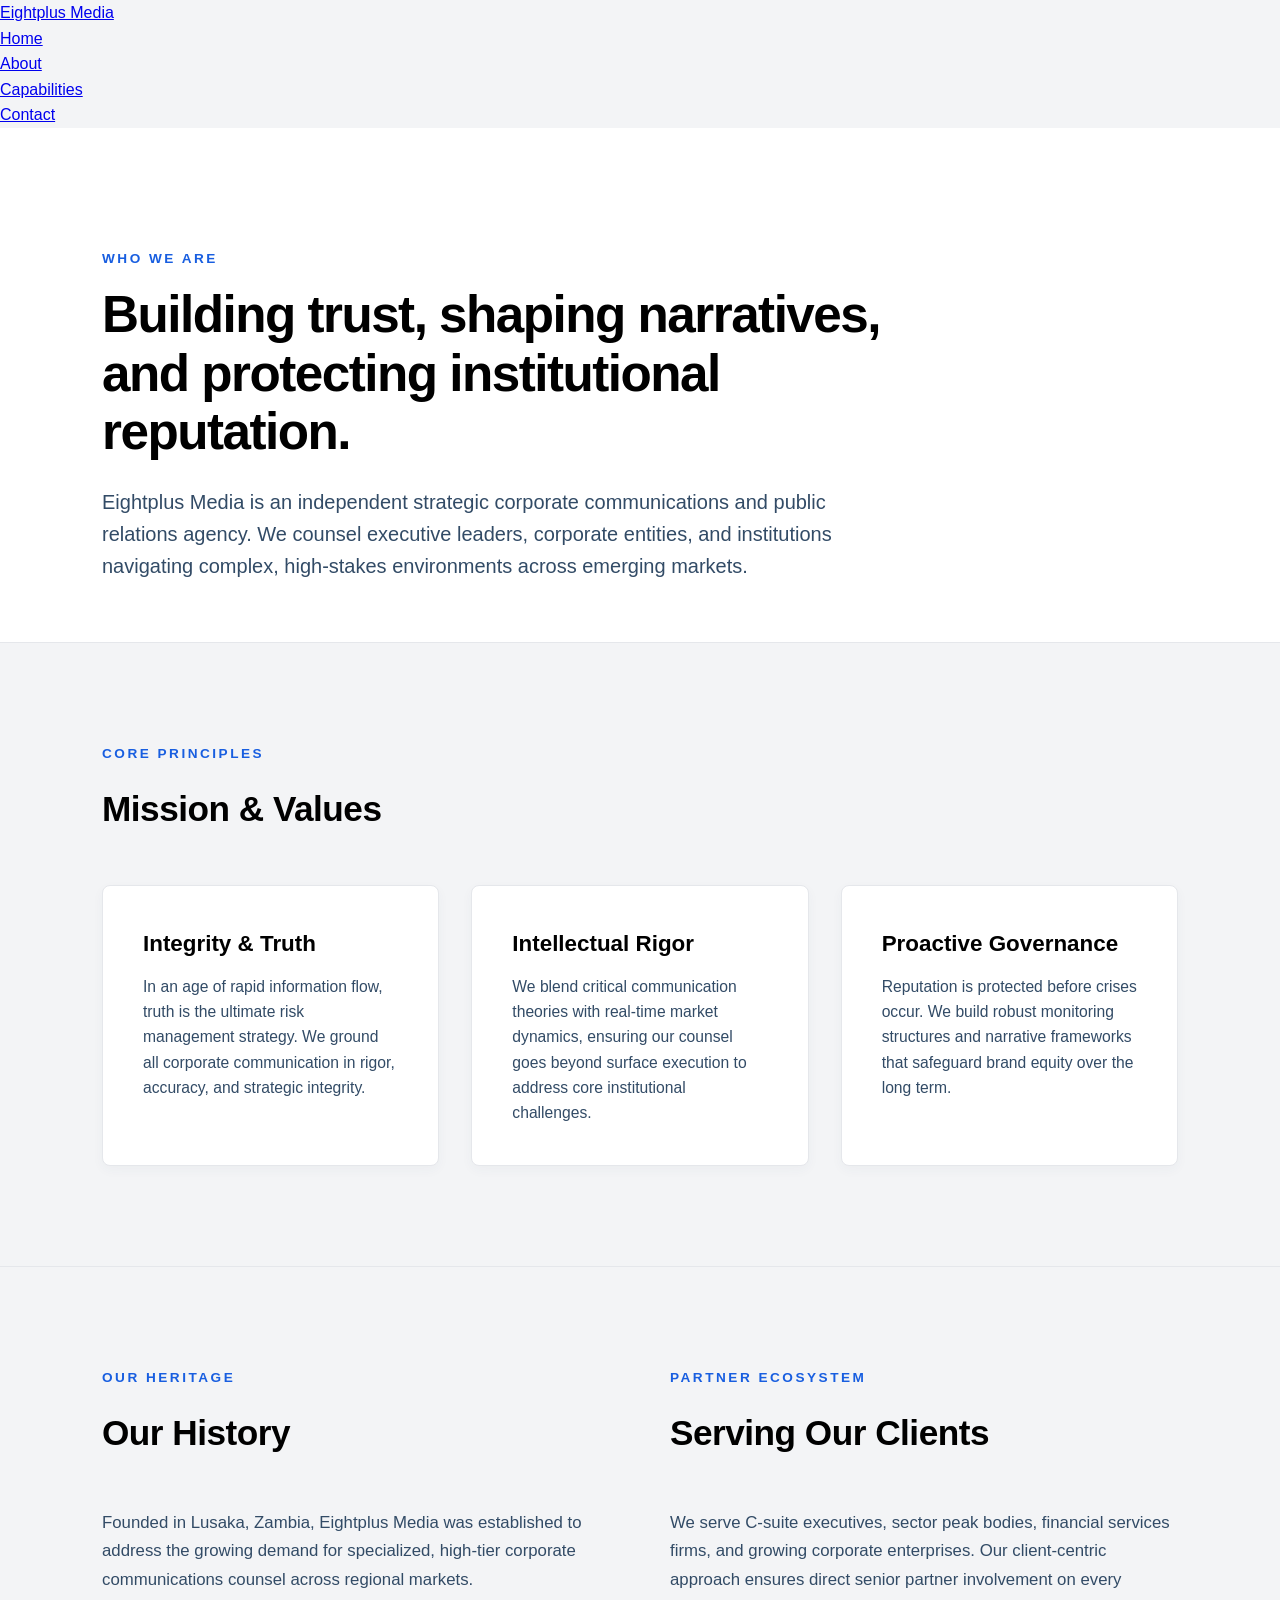
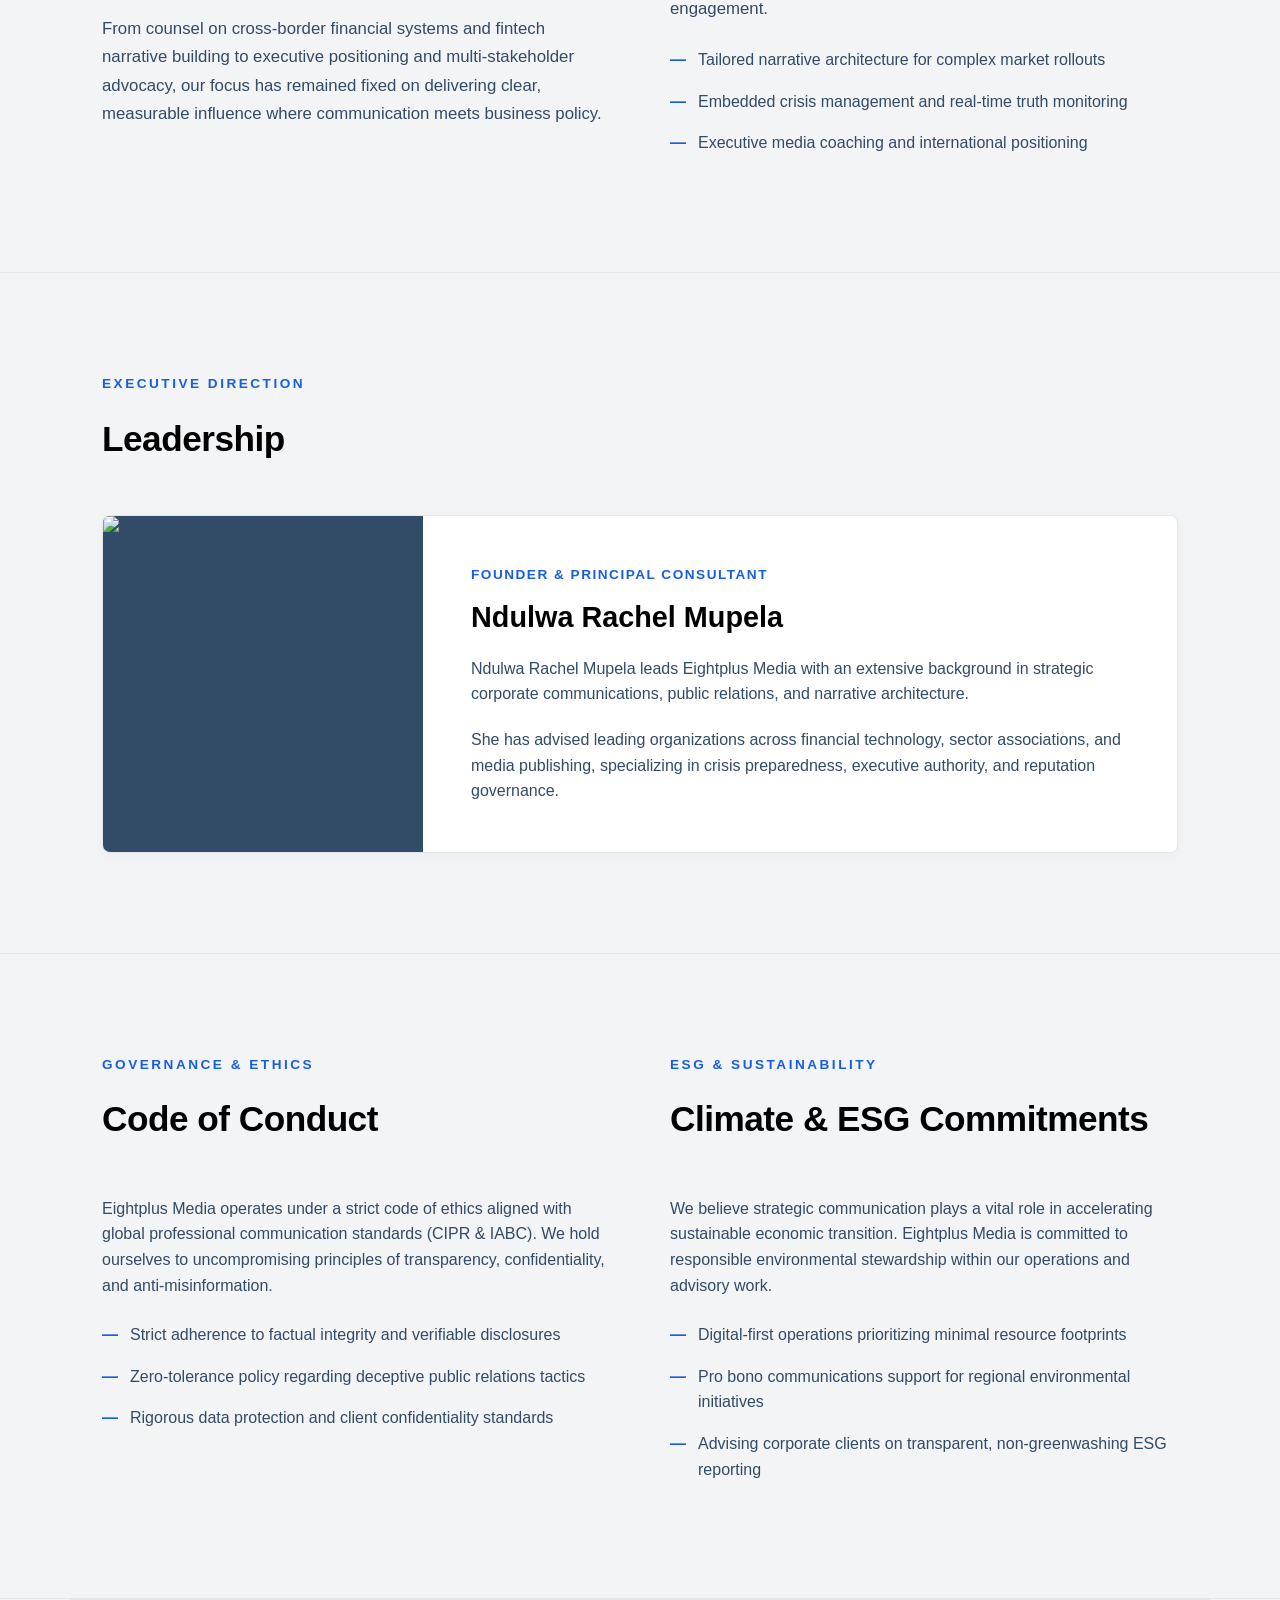
==== commit 8177cb90: "Update about.html" ====
--- a/about.html
+++ b/about.html
@@ -4,116 +4,36 @@
     <meta charset="UTF-8">
     <meta name="viewport" content="width=device-width, initial-scale=1.0">
     <title>About Us | Eightplus Media</title>
+    
+    <!-- 1. LINK TO EXTERNAL SHARED STYLESHEET -->
+    <link rel="stylesheet" href="style.css">
+
+    <!-- 2. PAGE-SPECIFIC STYLES ONLY -->
     <style>
-        /* 1. RESET & BASE DARK STYLES */
-        * {
-            margin: 0;
-            padding: 0;
-            box-sizing: border-box;
-        }
-        body {
-            font-family: -apple-system, BlinkMacSystemFont, "Segoe UI", Roboto, sans-serif;
-            color: #f0f0f0;
-            /* FIX 1: Changed background-color to background */
-            background: linear-gradient(180deg, #05080D 0%, #09131F 60%, #102033 100%);
-            background-attachment: fixed;
-            line-height: 1.6;
-        }
-        .container {
-            max-width: 1140px;
-            margin: 0 auto;
-            padding: 0 32px;
-        }
-
-        /* 2. NAVIGATION BAR STYLES */
-        .navbar {
-            position: absolute;
-            top: 0;
-            left: 0;
-            width: 100%;
-            display: flex;
-            justify-content: space-between;
-            align-items: center;
-            padding: 28px 40px;
-            z-index: 100;
-            background: linear-gradient(to bottom, rgba(5, 8, 13, 0.9), transparent);
-        }
-        .logo {
-            font-size: 1.3rem;
-            font-weight: 800;
-            letter-spacing: -0.5px;
-            color: #ffffff;
-            text-decoration: none;
-            text-transform: uppercase;
-        }
-        .logo span {
-            color: #888888;
-            font-weight: 400;
-        }
-        .nav-links {
-            display: flex;
-            gap: 32px;
-            list-style: none;
-        }
-        .nav-links a {
-            color: #ffffff;
-            text-decoration: none;
-            font-size: 0.95rem;
-            font-weight: 500;
-            opacity: 0.8;
-            transition: opacity 0.2s ease;
-        }
-        .nav-links a:hover, .nav-links a.active {
-            opacity: 1;
-            border-bottom: 2px solid #ffffff;
-            padding-bottom: 4px;
-        }
-
-        /* 3. PAGE HEADER */
+        /* Page Header */
         .page-header {
-            padding: 180px 0 90px 0;
-            border-bottom: 1px solid rgba(255, 255, 255, 0.1);
-            /* FIX 2: Made header background transparent so the main body gradient shows through */
-            background: transparent;
-        }
-        .kicker {
-            text-transform: uppercase;
-            font-size: 0.85rem;
-            letter-spacing: 2.5px;
-            font-weight: 700;
-            color: #888888;
-            margin-bottom: 16px;
+            padding: 120px 0 60px 0;
+            border-bottom: 1px solid var(--border-color);
+            background-color: var(--bg-surface);
         }
         .page-title {
-            font-size: 3.5rem;
+            font-size: 3.2rem;
             font-weight: 700;
             letter-spacing: -1.5px;
-            color: #ffffff;
+            color: var(--text-dark);
             margin-bottom: 24px;
             max-width: 850px;
-            line-height: 1.1;
+            line-height: 1.15;
         }
         .page-intro {
-            font-size: 1.3rem;
-            color: #a0a0a0;
+            font-size: 1.25rem;
+            color: var(--text-primary);
             max-width: 760px;
             font-weight: 400;
-            line-height: 1.5;
-        }
-
-        /* SECTION STYLES */
-        .section-padding {
-            padding: 100px 0;
-            border-bottom: 1px solid rgba(255, 255, 255, 0.08);
-        }
-        .section-title {
-            font-size: 2.2rem;
-            letter-spacing: -0.8px;
-            margin-bottom: 24px;
-            color: #ffffff;
-        }
-
-        /* GRID LAYOUTS */
+            line-height: 1.6;
+        }
+
+        /* Grid Layouts */
         .grid-2 {
             display: grid;
             grid-template-columns: 1fr 1fr;
@@ -123,51 +43,56 @@
         .grid-3 {
             display: grid;
             grid-template-columns: repeat(auto-fit, minmax(300px, 1fr));
-            gap: 40px;
+            gap: 32px;
             margin-top: 40px;
         }
 
-        /* CARDS & CONTENT BLOCKS */
+        /* Cards */
         .card {
-            background-color: rgba(18, 18, 18, 0.6);
-            border: 1px solid rgba(255, 255, 255, 0.1);
+            background-color: var(--bg-surface);
+            border: 1px solid var(--border-color);
             border-radius: 8px;
             padding: 40px;
-            backdrop-filter: blur(8px);
+            box-shadow: 0 4px 12px rgba(50, 75, 102, 0.04);
+            transition: transform 0.2s ease, border-color 0.2s ease;
+        }
+        .card:hover {
+            transform: translateY(-4px);
+            border-color: var(--accent-royal);
         }
         .card h3 {
             font-size: 1.4rem;
-            color: #ffffff;
+            color: var(--text-dark);
             margin-bottom: 12px;
         }
         .card p {
-            color: #a0a0a0;
+            color: var(--text-primary);
             font-size: 0.98rem;
             line-height: 1.6;
         }
 
-        /* LEADERSHIP SECTION */
+        /* Leadership Card */
         .leadership-card {
-            background-color: rgba(18, 18, 18, 0.6);
-            border: 1px solid rgba(255, 255, 255, 0.1);
+            background-color: var(--bg-surface);
+            border: 1px solid var(--border-color);
             border-radius: 8px;
             overflow: hidden;
             display: grid;
             grid-template-columns: 320px 1fr;
-            backdrop-filter: blur(8px);
+            box-shadow: 0 4px 12px rgba(50, 75, 102, 0.04);
         }
         .leadership-img {
             width: 100%;
             height: 100%;
             object-fit: cover;
             min-height: 320px;
-            background-color: #1a1a1a;
+            background-color: var(--bg-dark);
         }
         .leadership-info {
             padding: 48px;
         }
         .leadership-role {
-            color: #888888;
+            color: var(--accent-royal);
             text-transform: uppercase;
             font-size: 0.85rem;
             letter-spacing: 1.5px;
@@ -175,7 +100,7 @@
             margin-bottom: 8px;
         }
 
-        /* CODE OF CONDUCT / COMMITMENTS */
+        /* Lists */
         .policy-list {
             list-style: none;
             margin-top: 24px;
@@ -184,25 +109,15 @@
             position: relative;
             padding-left: 28px;
             margin-bottom: 16px;
-            color: #a0a0a0;
+            color: var(--text-primary);
             font-size: 1rem;
         }
         .policy-list li::before {
             content: "—";
             position: absolute;
             left: 0;
-            color: #ffffff;
+            color: var(--accent-royal);
             font-weight: bold;
-        }
-
-        footer {
-            padding: 40px 0;
-            border-top: 1px solid rgba(255, 255, 255, 0.1);
-            color: #777777;
-            font-size: 0.9rem;
-            display: flex;
-            justify-content: space-between;
-            align-items: center;
         }
 
         @media (max-width: 850px) {
@@ -217,7 +132,7 @@
 </head>
 <body>
 
-    <!-- Navigation Header -->
+    <!-- Navigation Header Container -->
     <div id="navbar-container"></div>
 
     <!-- Page Header -->
@@ -258,17 +173,17 @@
                 <div>
                     <div class="kicker">Our Heritage</div>
                     <h2 class="section-title">Our History</h2>
-                    <p style="color: #a0a0a0; font-size: 1.05rem; line-height: 1.7; margin-bottom: 20px;">
+                    <p style="color: var(--text-primary); font-size: 1.05rem; line-height: 1.7; margin-bottom: 20px;">
                         Founded in Lusaka, Zambia, Eightplus Media was established to address the growing demand for specialized, high-tier corporate communications counsel across regional markets.
                     </p>
-                    <p style="color: #a0a0a0; font-size: 1.05rem; line-height: 1.7;">
+                    <p style="color: var(--text-primary); font-size: 1.05rem; line-height: 1.7;">
                         From counsel on cross-border financial systems and fintech narrative building to executive positioning and multi-stakeholder advocacy, our focus has remained fixed on delivering clear, measurable influence where communication meets business policy.
                     </p>
                 </div>
                 <div>
                     <div class="kicker">Partner Ecosystem</div>
                     <h2 class="section-title">Serving Our Clients</h2>
-                    <p style="color: #a0a0a0; font-size: 1.05rem; line-height: 1.7; margin-bottom: 20px;">
+                    <p style="color: var(--text-primary); font-size: 1.05rem; line-height: 1.7; margin-bottom: 20px;">
                         We serve C-suite executives, sector peak bodies, financial services firms, and growing corporate enterprises. Our client-centric approach ensures direct senior partner involvement on every engagement.
                     </p>
                     <ul class="policy-list">
@@ -290,11 +205,11 @@
                 <img src="https://images.unsplash.com/photo-1573496359142-b8d87734a5a2?auto=format&fit=crop&w=800&q=80" alt="Founder & Principal Consultant" class="leadership-img">
                 <div class="leadership-info">
                     <div class="leadership-role">Founder & Principal Consultant</div>
-                    <h3 style="font-size: 1.8rem; color: #ffffff; margin-bottom: 16px;">Ndulwa Rachel Mupela</h3>
-                    <p style="color: #a0a0a0; font-size: 1rem; line-height: 1.6; margin-bottom: 20px;">
+                    <h3 style="font-size: 1.8rem; color: var(--text-dark); margin-bottom: 16px;">Ndulwa Rachel Mupela</h3>
+                    <p style="color: var(--text-primary); font-size: 1rem; line-height: 1.6; margin-bottom: 20px;">
                         Ndulwa Rachel Mupela leads Eightplus Media with an extensive background in strategic corporate communications, public relations, and narrative architecture.
                     </p>
-                    <p style="color: #a0a0a0; font-size: 1rem; line-height: 1.6;">
+                    <p style="color: var(--text-primary); font-size: 1rem; line-height: 1.6;">
                         She has advised leading organizations across financial technology, sector associations, and media publishing, specializing in crisis preparedness, executive authority, and reputation governance.
                     </p>
                 </div>
@@ -302,14 +217,14 @@
         </div>
     </section>
 
-    <!-- Governance, Code of Conduct & Climate Commitments -->
+    <!-- Governance & ESG -->
     <section class="section-padding">
         <div class="container">
             <div class="grid-2">
                 <div>
                     <div class="kicker">Governance & Ethics</div>
                     <h2 class="section-title">Code of Conduct</h2>
-                    <p style="color: #a0a0a0; font-size: 1rem; line-height: 1.6;">
+                    <p style="color: var(--text-primary); font-size: 1rem; line-height: 1.6;">
                         Eightplus Media operates under a strict code of ethics aligned with global professional communication standards (CIPR & IABC). We hold ourselves to uncompromising principles of transparency, confidentiality, and anti-misinformation.
                     </p>
                     <ul class="policy-list">
@@ -321,7 +236,7 @@
                 <div>
                     <div class="kicker">ESG & Sustainability</div>
                     <h2 class="section-title">Climate & ESG Commitments</h2>
-                    <p style="color: #a0a0a0; font-size: 1rem; line-height: 1.6;">
+                    <p style="color: var(--text-primary); font-size: 1rem; line-height: 1.6;">
                         We believe strategic communication plays a vital role in accelerating sustainable economic transition. Eightplus Media is committed to responsible environmental stewardship within our operations and advisory work.
                     </p>
                     <ul class="policy-list">
@@ -350,7 +265,6 @@
             .then(data => {
                 document.getElementById('navbar-container').innerHTML = data;
                 
-                // Smart Auto-Highlighting for Active Page
                 const currentPath = window.location.pathname.split('/').pop() || 'index.html';
                 const links = document.querySelectorAll('.nav-links a');
                 
--- a/style.css
+++ b/style.css
@@ -0,0 +1,82 @@
+/* 1. BRAND COLOR VARIABLES */
+:root {
+    --bg-main: #F3F4F6;        /* Brand Soft Off-White */
+    --bg-surface: #FFFFFF;     /* Pure White for cards */
+    --bg-dark: #324B66;        /* Brand Deep Slate Blue */
+    --text-primary: #324B66;   /* Deep Slate Blue body text */
+    --text-dark: #000000;      /* Solid Black headers */
+    --text-muted: #64748B;     /* Secondary grey text */
+    --accent-royal: #185EE0;   /* Brand Royal Blue */
+    --accent-cyan: #009BFA;    /* Brand Electric Cyan */
+    --accent-aqua: #00ECE7;    /* Brand Vibrant Aqua */
+    --border-color: #E5E7EB;   /* Light divider lines */
+}
+
+/* 2. RESET & BASE STYLES */
+* {
+    margin: 0;
+    padding: 0;
+    box-sizing: border-box;
+}
+body {
+    font-family: -apple-system, BlinkMacSystemFont, "Segoe UI", Roboto, sans-serif;
+    color: var(--text-primary);
+    background-color: var(--bg-main);
+    line-height: 1.6;
+}
+
+.container {
+    max-width: 1140px;
+    margin: 0 auto;
+    padding: 0 32px;
+}
+
+/* 3. REUSABLE COMPONENTS */
+.kicker {
+    text-transform: uppercase;
+    font-size: 0.85rem;
+    letter-spacing: 2.5px;
+    font-weight: 700;
+    color: var(--accent-royal);
+    margin-bottom: 16px;
+}
+
+.btn {
+    display: inline-block;
+    background-color: var(--accent-royal);
+    color: #ffffff;
+    text-decoration: none;
+    padding: 16px 32px;
+    font-weight: 600;
+    border-radius: 6px;
+    transition: background-color 0.2s ease, transform 0.2s ease;
+    box-shadow: 0 4px 12px rgba(24, 94, 224, 0.25);
+}
+.btn:hover {
+    background-color: var(--accent-cyan);
+    transform: translateY(-2px);
+}
+
+.section-padding {
+    padding: 100px 0;
+    border-bottom: 1px solid var(--border-color);
+}
+
+.section-title {
+    font-size: 2.2rem;
+    color: var(--text-dark);
+    margin-bottom: 48px;
+    letter-spacing: -0.5px;
+}
+
+/* Footer */
+footer {
+    padding: 40px 0;
+    border-top: 1px solid var(--border-color);
+    color: var(--text-muted);
+    font-size: 0.9rem;
+    display: flex;
+    justify-content: space-between;
+    align-items: center;
+    background-color: var(--bg-surface);
+}
